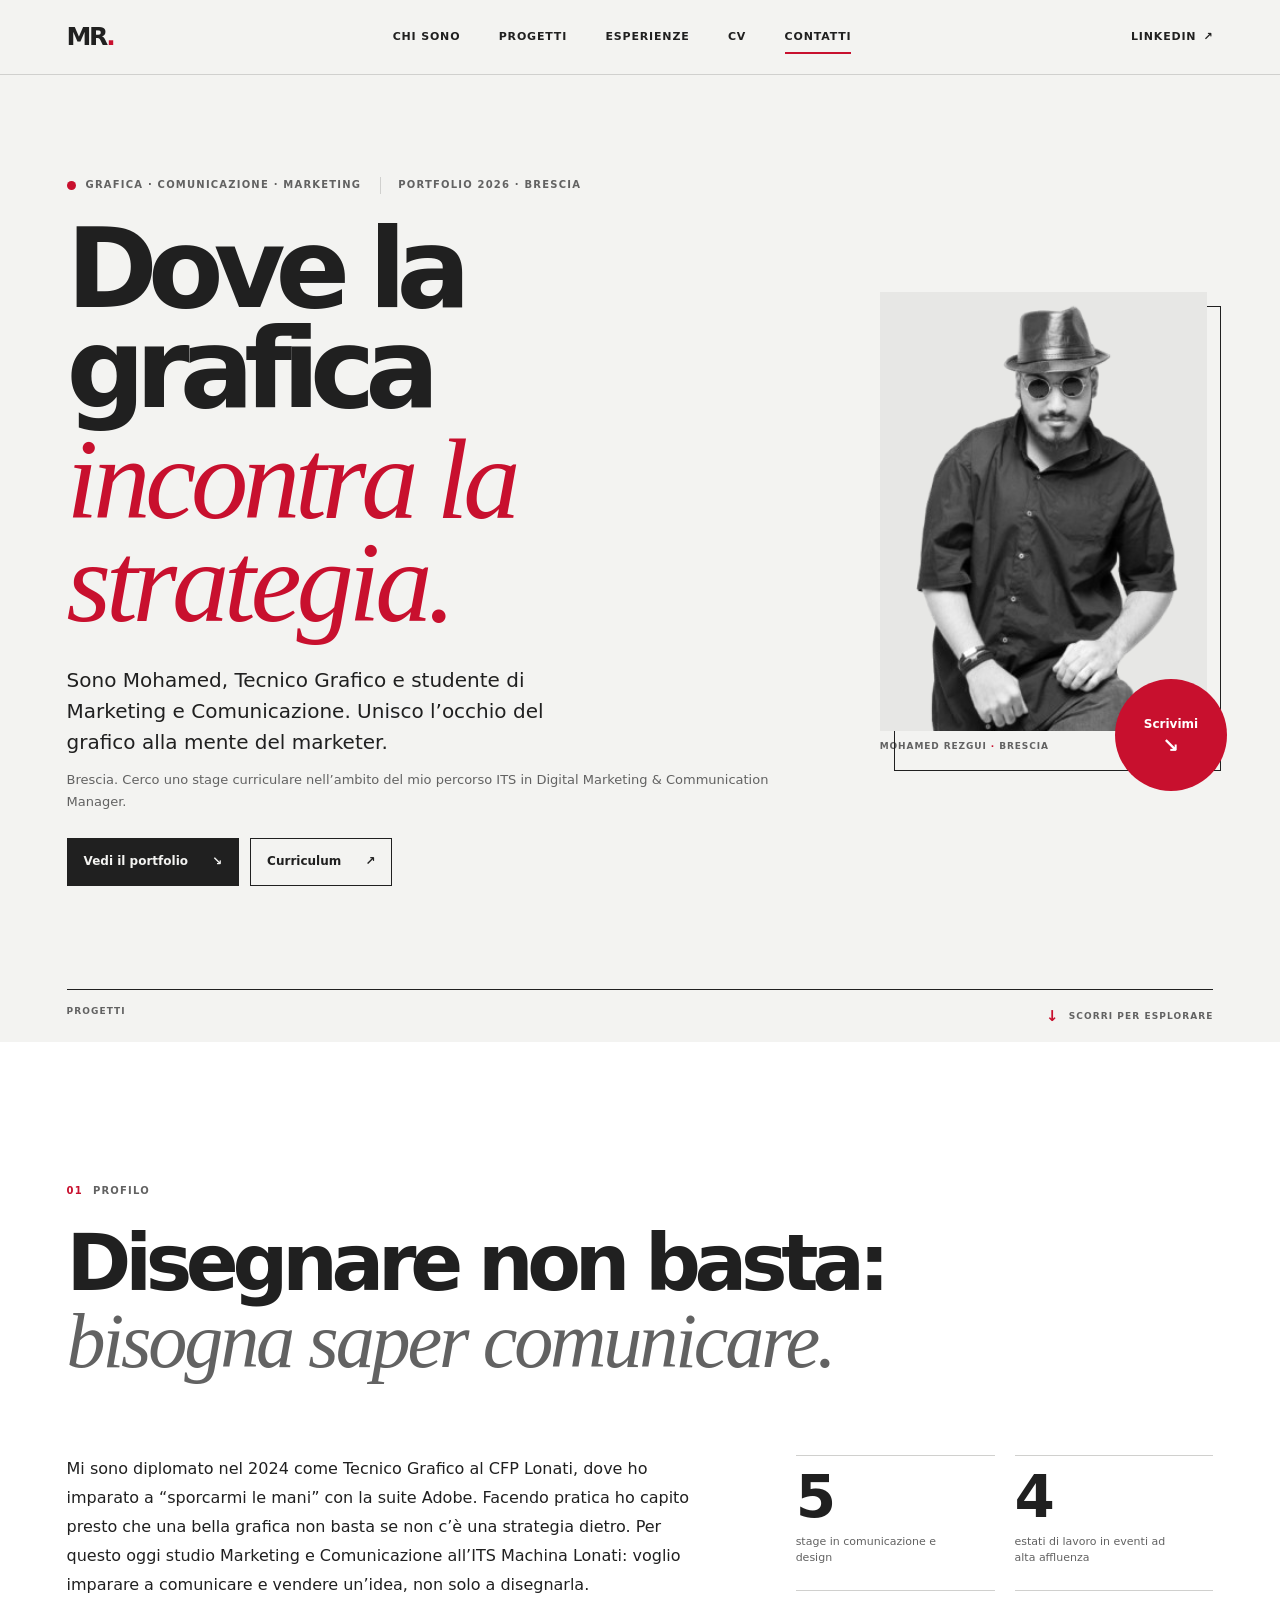
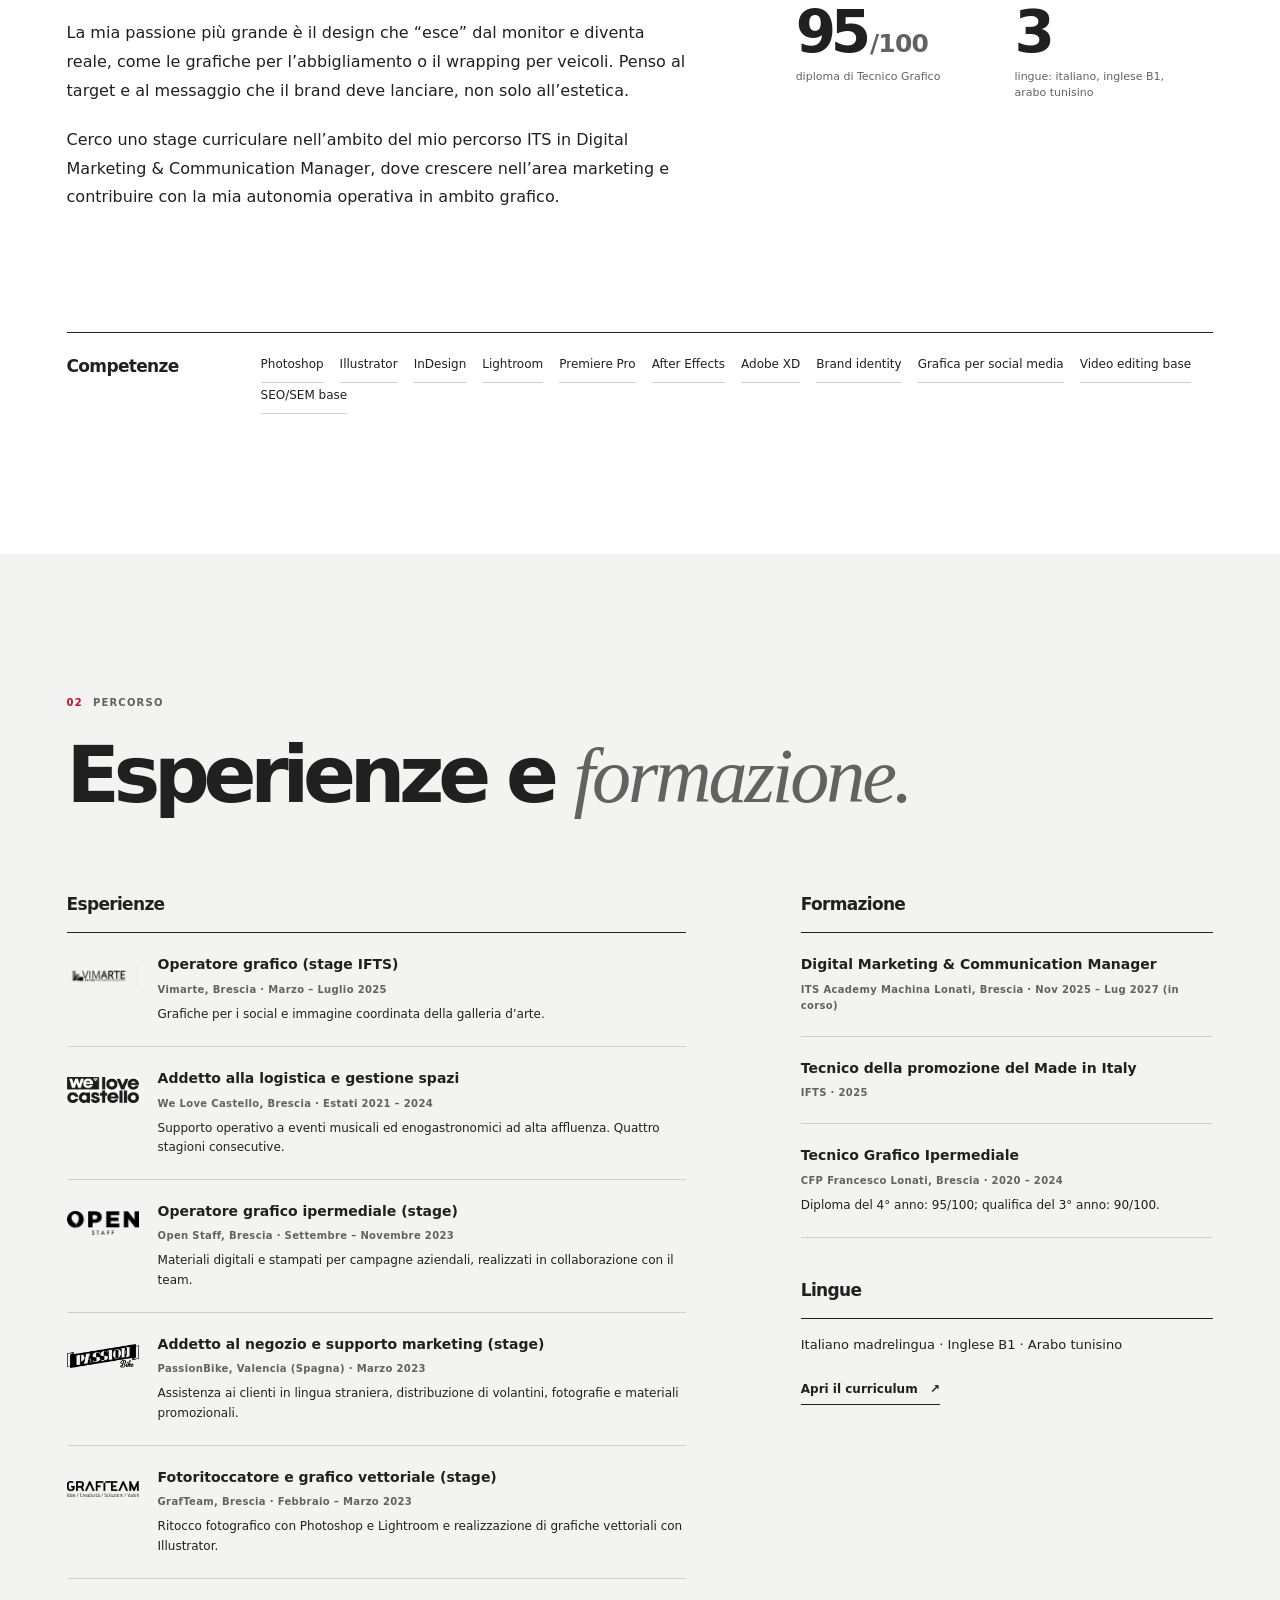
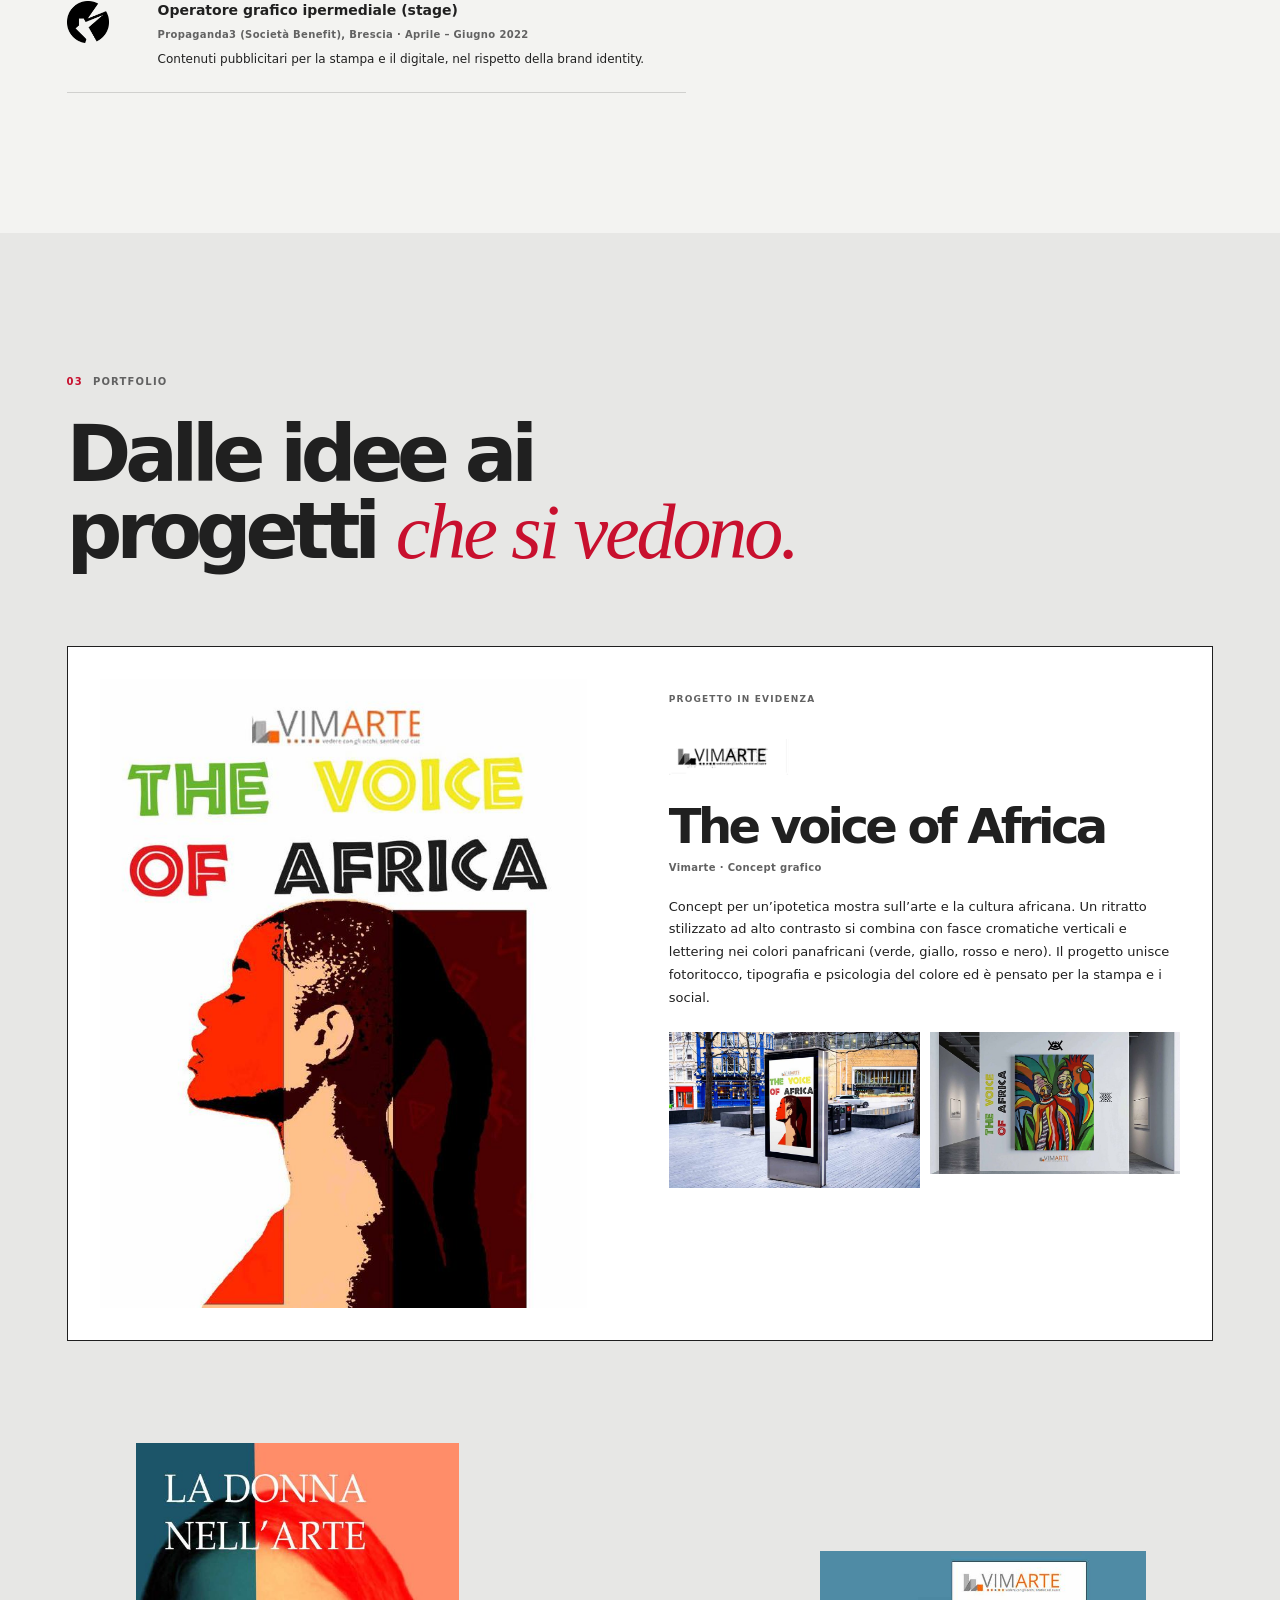
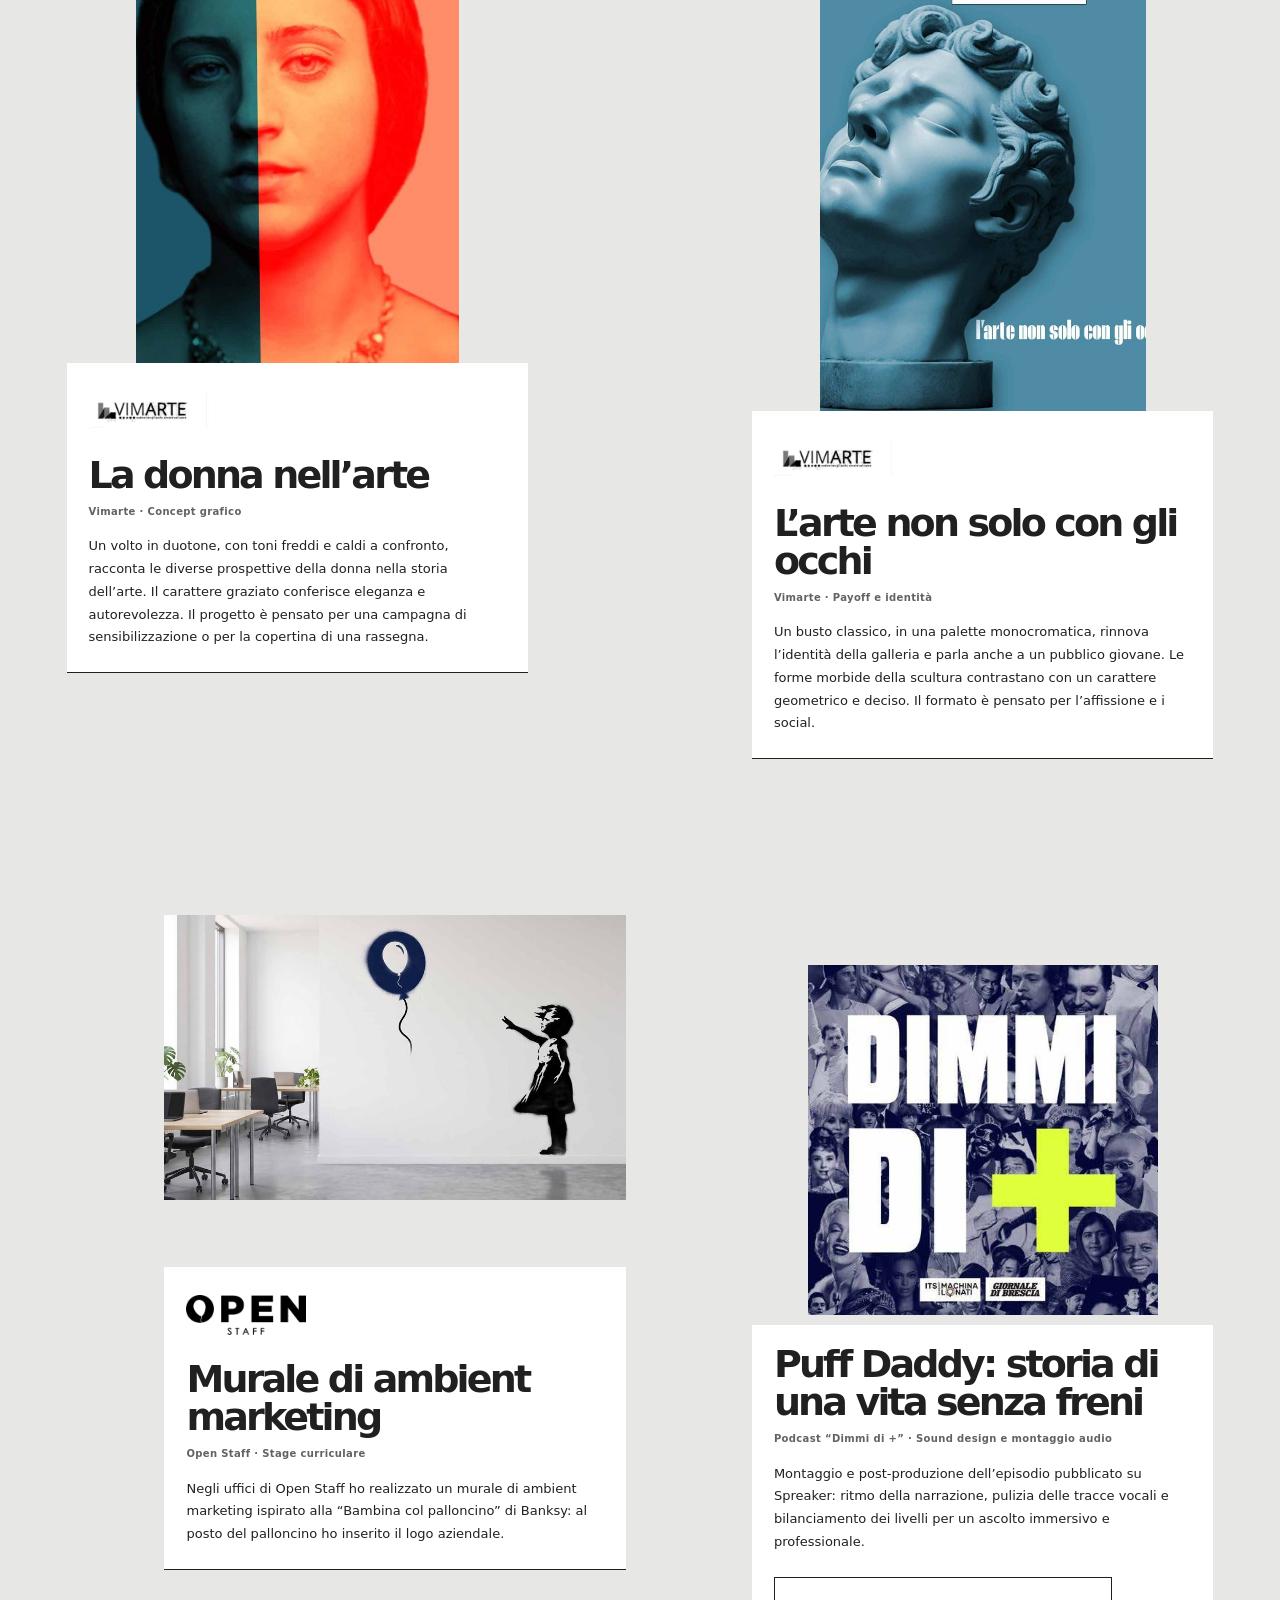
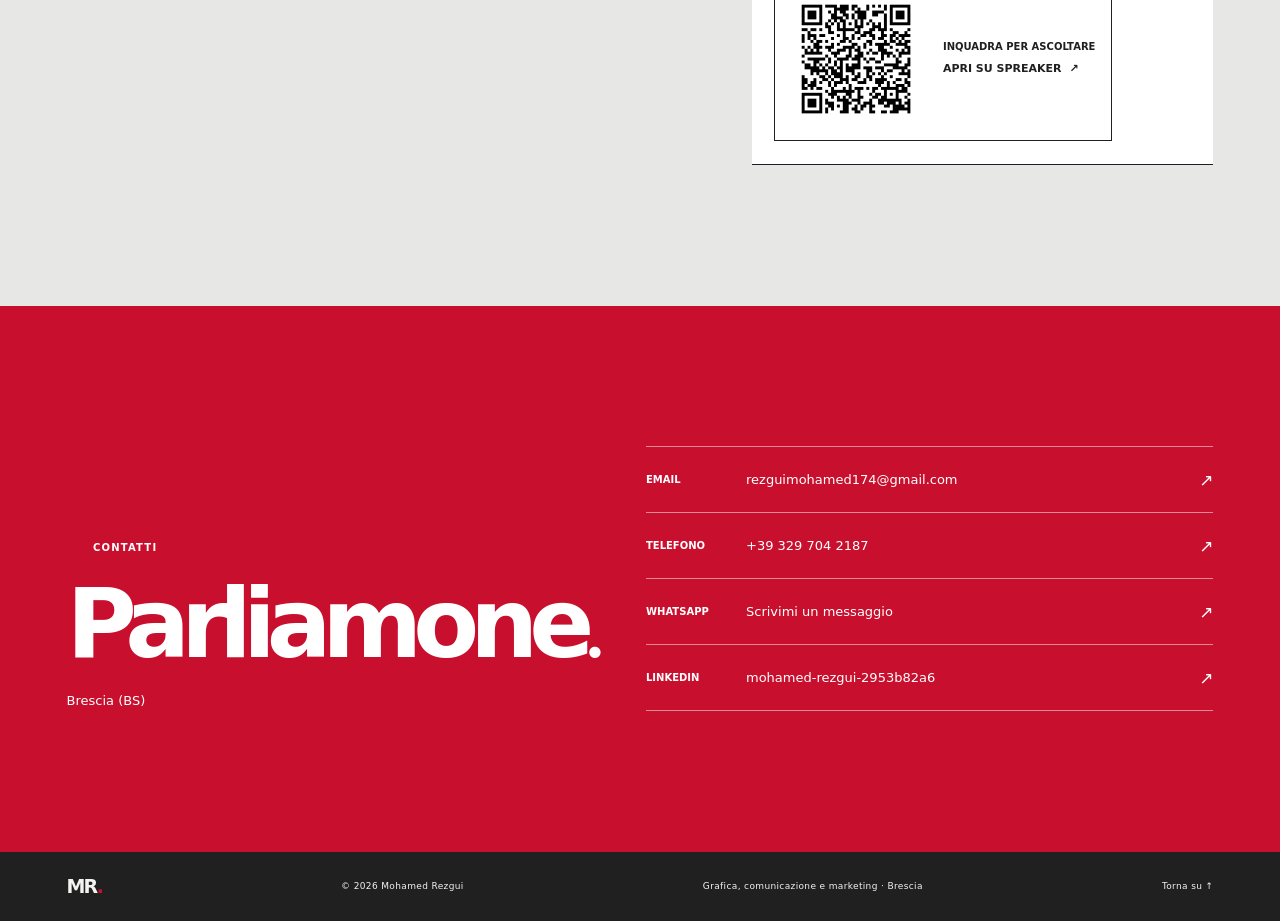
==== docs/index.html @ 4a3e74c5 "Portfolio iniziale Co-authored-by: Copilot <223556219+Copilot@users.noreply.github.com>" ====
<!doctype html>
<html lang="it">
<head>
  <meta charset="utf-8">
  <meta name="viewport" content="width=device-width, initial-scale=1">
  <meta name="color-scheme" content="light">
  <meta name="description" content="Portfolio di Mohamed Rezgui: grafica, comunicazione e marketing. Progetti, esperienze e contatti da Brescia.">
  <meta name="theme-color" content="#f3f3f1">
  <meta property="og:type" content="website">
  <meta property="og:title" content="Mohamed Rezgui — Grafica, comunicazione e marketing">
  <meta property="og:description" content="Portfolio di Mohamed Rezgui: grafica, comunicazione e marketing. Progetti, esperienze e contatti da Brescia.">
  <title>Mohamed Rezgui — Grafica, comunicazione e marketing</title>
  <link rel="icon" type="image/svg+xml" href="assets/favicon.svg">
  <link rel="stylesheet" href="styles.css">
  <script src="main.js" defer></script>
</head>
<body>
  <a class="skip-link" href="#contenuto">Vai al contenuto</a>

  <header class="site-header">
    <div class="container header-inner">
      <a class="wordmark" href="#home" aria-label="Mohamed Rezgui, torna all'inizio">MR<span>.</span></a>
      <nav class="site-nav" id="site-nav" aria-label="Navigazione principale">
        <a href="#chi-sono">Chi sono</a>
        <a href="#progetti">Progetti</a>
        <a href="#esperienze">Esperienze</a>
        <a href="cv.html">CV</a>
        <a href="#contatti">Contatti</a>
      </nav>
      <div class="header-actions">
        <a class="header-link" href="https://www.linkedin.com/in/mohamed-rezgui-2953b82a6" target="_blank" rel="noopener noreferrer">LinkedIn <span aria-hidden="true">↗</span></a>
        <button class="icon-button menu-toggle" type="button" aria-label="Apri il menu" aria-expanded="false" aria-controls="site-nav" data-menu-toggle>
          <span aria-hidden="true" data-menu-icon>+</span>
        </button>
      </div>
    </div>
  </header>

  <main id="contenuto">
    <section class="hero section-shell" id="home" aria-labelledby="hero-title">
      <div class="container hero-grid">
        <div class="hero-copy">
          <p class="eyebrow"><span class="eyebrow-mark" aria-hidden="true"></span> Grafica · Comunicazione · Marketing <span class="eyebrow-date">Portfolio 2026 · Brescia</span></p>
          <h1 id="hero-title">Dove la grafica <span>incontra la strategia.</span></h1>
          <p class="hero-intro">Sono Mohamed, Tecnico Grafico e studente di Marketing e Comunicazione. Unisco l’occhio del grafico alla mente del marketer.</p>
          <p class="hero-location">Brescia. Cerco uno stage curriculare nell’ambito del mio percorso ITS in Digital Marketing &amp; Communication Manager.</p>
          <div class="hero-actions">
            <a class="button button-dark" href="#progetti">Vedi il portfolio <span aria-hidden="true">↘</span></a>
            <a class="button button-outline" href="cv.html">Curriculum <span aria-hidden="true">↗</span></a>
          </div>
        </div>
        <div class="portrait-wrap">
          <div class="portrait-frame">
            <img src="assets/foto.png" alt="Ritratto di Mohamed Rezgui" width="290" height="389" fetchpriority="high">
          </div>
          <a class="portrait-stamp" href="#contatti" aria-label="Vai ai contatti">
            <span class="stamp-label">Scrivimi <span aria-hidden="true">↘</span></span>
          </a>
          <span class="portrait-index">Mohamed Rezgui <span>·</span> Brescia</span>
        </div>
      </div>
      <div class="container hero-bottom">
        <span>Progetti</span>
        <span class="scroll-cue"><span aria-hidden="true">↓</span> Scorri per esplorare</span>
      </div>
    </section>

    <section class="section-shell about-section" id="chi-sono" aria-labelledby="about-title">
      <div class="container">
        <div class="section-heading">
          <p class="eyebrow"><span class="section-number">01</span> Profilo</p>
          <h2 id="about-title">Disegnare non basta:<br><span>bisogna saper comunicare.</span></h2>
        </div>
        <div class="about-grid">
          <div class="about-copy">
            <p>Mi sono diplomato nel 2024 come Tecnico Grafico al CFP Lonati, dove ho imparato a “sporcarmi le mani” con la suite Adobe. Facendo pratica ho capito presto che una bella grafica non basta se non c’è una strategia dietro. Per questo oggi studio Marketing e Comunicazione all’ITS Machina Lonati: voglio imparare a comunicare e vendere un’idea, non solo a disegnarla.</p>
            <p>La mia passione più grande è il design che “esce” dal monitor e diventa reale, come le grafiche per l’abbigliamento o il wrapping per veicoli. Penso al target e al messaggio che il brand deve lanciare, non solo all’estetica.</p>
            <p>Cerco uno stage curriculare nell’ambito del mio percorso ITS in Digital Marketing &amp; Communication Manager, dove crescere nell’area marketing e contribuire con la mia autonomia operativa in ambito grafico.</p>
          </div>
          <div class="stats-grid" aria-label="Dati in sintesi">
            <div class="stat"><span class="stat-number">5</span><p>stage in comunicazione e design</p></div>
            <div class="stat"><span class="stat-number">4</span><p>estati di lavoro in eventi ad alta affluenza</p></div>
            <div class="stat"><span class="stat-number">95<span class="stat-suffix">/100</span></span><p>diploma di Tecnico Grafico</p></div>
            <div class="stat"><span class="stat-number">3</span><p>lingue: italiano, inglese B1, arabo tunisino</p></div>
          </div>
        </div>
        <div class="skills-row">
          <h3>Competenze</h3>
          <ul class="skill-list">
            <li>Photoshop</li><li>Illustrator</li><li>InDesign</li><li>Lightroom</li><li>Premiere Pro</li><li>After Effects</li><li>Adobe XD</li><li>Brand identity</li><li>Grafica per social media</li><li>Video editing base</li><li>SEO/SEM base</li>
          </ul>
        </div>
      </div>
    </section>

    <section class="section-shell experience-section" id="esperienze" aria-labelledby="experience-title">
      <div class="container">
        <div class="section-heading">
          <p class="eyebrow"><span class="section-number">02</span> Percorso</p>
          <h2 id="experience-title">Esperienze e <span>formazione.</span></h2>
        </div>
        <div class="resume-grid">
          <div>
            <h3 class="subheading">Esperienze</h3>
            <ol class="timeline">
              <li>
                <img class="company-logo" src="assets/logo_vim.png" alt="Logo Vimarte" width="90" height="48" loading="lazy">
                <div><h4>Operatore grafico (stage IFTS)</h4><p class="timeline-meta">Vimarte, Brescia · Marzo – Luglio 2025</p><p>Grafiche per i social e immagine coordinata della galleria d’arte.</p></div>
              </li>
              <li>
                <img class="company-logo" src="assets/logo_we-love-castello.png" alt="Logo We Love Castello" width="800" height="296" loading="lazy">
                <div><h4>Addetto alla logistica e gestione spazi</h4><p class="timeline-meta">We Love Castello, Brescia · Estati 2021 – 2024</p><p>Supporto operativo a eventi musicali ed enogastronomici ad alta affluenza. Quattro stagioni consecutive.</p></div>
              </li>
              <li>
                <img class="company-logo" src="assets/logo_open.png" alt="Logo Open Staff" width="90" height="40" loading="lazy">
                <div><h4>Operatore grafico ipermediale (stage)</h4><p class="timeline-meta">Open Staff, Brescia · Settembre – Novembre 2023</p><p>Materiali digitali e stampati per campagne aziendali, realizzati in collaborazione con il team.</p></div>
              </li>
              <li>
                <img class="company-logo" src="assets/logo_passion.png" alt="Logo PassionBike" width="90" height="44" loading="lazy">
                <div><h4>Addetto al negozio e supporto marketing (stage)</h4><p class="timeline-meta">PassionBike, Valencia (Spagna) · Marzo 2023</p><p>Assistenza ai clienti in lingua straniera, distribuzione di volantini, fotografie e materiali promozionali.</p></div>
              </li>
              <li>
                <img class="company-logo" src="assets/logo_graf.png" alt="Logo GrafTeam" width="90" height="40" loading="lazy">
                <div><h4>Fotoritoccatore e grafico vettoriale (stage)</h4><p class="timeline-meta">GrafTeam, Brescia · Febbraio – Marzo 2023</p><p>Ritocco fotografico con Photoshop e Lightroom e realizzazione di grafiche vettoriali con Illustrator.</p></div>
              </li>
              <li>
                <img class="company-logo" src="assets/logo_prop.png" alt="Logo Propaganda3" width="90" height="48" loading="lazy">
                <div><h4>Operatore grafico ipermediale (stage)</h4><p class="timeline-meta">Propaganda3 (Società Benefit), Brescia · Aprile – Giugno 2022</p><p>Contenuti pubblicitari per la stampa e il digitale, nel rispetto della brand identity.</p></div>
              </li>
            </ol>
          </div>
          <div class="education-column">
            <h3 class="subheading">Formazione</h3>
            <ol class="timeline">
              <li><div><h4>Digital Marketing &amp; Communication Manager</h4><p class="timeline-meta">ITS Academy Machina Lonati, Brescia · Nov 2025 – Lug 2027 (in corso)</p></div></li>
              <li><div><h4>Tecnico della promozione del Made in Italy</h4><p class="timeline-meta">IFTS · 2025</p></div></li>
              <li><div><h4>Tecnico Grafico Ipermediale</h4><p class="timeline-meta">CFP Francesco Lonati, Brescia · 2020 – 2024</p><p>Diploma del 4° anno: 95/100; qualifica del 3° anno: 90/100.</p></div></li>
            </ol>
            <div class="languages">
              <h3 class="subheading">Lingue</h3>
              <p>Italiano madrelingua · Inglese B1 · Arabo tunisino</p>
            </div>
            <a class="text-link" href="cv.html">Apri il curriculum <span aria-hidden="true">↗</span></a>
          </div>
        </div>
      </div>
    </section>

    <section class="section-shell projects-section" id="progetti" aria-labelledby="projects-title">
      <div class="container">
        <div class="section-heading projects-heading">
          <div>
            <p class="eyebrow"><span class="section-number">03</span> Portfolio</p>
            <h2 id="projects-title">Dalle idee ai progetti <span>che si vedono.</span></h2>
          </div>
        </div>

        <article class="project project-featured">
          <div class="project-image featured-image"><img src="assets/africa.jpeg" alt="Poster The voice of Africa" width="900" height="1161" loading="lazy"></div>
          <div class="project-copy">
            <p class="project-kicker">Progetto in evidenza</p>
            <img class="company-logo project-logo" src="assets/logo_vim.png" alt="Logo Vimarte" width="90" height="48" loading="lazy">
            <h3>The voice of Africa</h3>
            <p class="project-meta">Vimarte · Concept grafico</p>
            <p>Concept per un’ipotetica mostra sull’arte e la cultura africana. Un ritratto stilizzato ad alto contrasto si combina con fasce cromatiche verticali e lettering nei colori panafricani (verde, giallo, rosso e nero). Il progetto unisce fotoritocco, tipografia e psicologia del colore ed è pensato per la stampa e i social.</p>
            <div class="project-gallery">
              <img src="assets/totem.jpeg" alt="Poster The voice of Africa su totem urbano" width="900" height="558" loading="lazy">
              <img src="assets/galleria.jpeg" alt="Mockup del poster The voice of Africa in galleria" width="900" height="507" loading="lazy">
            </div>
          </div>
        </article>

        <div class="project-grid">
          <article class="project">
            <div class="project-image"><img src="assets/donna.jpeg" alt="Poster La donna nell’arte" width="838" height="1350" loading="lazy"></div>
            <img class="company-logo project-logo" src="assets/logo_vim.png" alt="Logo Vimarte" width="90" height="48" loading="lazy">
            <h3>La donna nell’arte</h3>
            <p class="project-meta">Vimarte · Concept grafico</p>
            <p>Un volto in duotone, con toni freddi e caldi a confronto, racconta le diverse prospettive della donna nella storia dell’arte. Il carattere graziato conferisce eleganza e autorevolezza. Il progetto è pensato per una campagna di sensibilizzazione o per la copertina di una rassegna.</p>
          </article>
          <article class="project">
            <div class="project-image"><img src="assets/arte.jpeg" alt="Poster L’arte non solo con gli occhi" width="900" height="1270" loading="lazy"></div>
            <img class="company-logo project-logo" src="assets/logo_vim.png" alt="Logo Vimarte" width="90" height="48" loading="lazy">
            <h3>L’arte non solo con gli occhi</h3>
            <p class="project-meta">Vimarte · Payoff e identità</p>
            <p>Un busto classico, in una palette monocromatica, rinnova l’identità della galleria e parla anche a un pubblico giovane. Le forme morbide della scultura contrastano con un carattere geometrico e deciso. Il formato è pensato per l’affissione e i social.</p>
          </article>
          <article class="project">
            <div class="project-image"><img src="assets/murale.jpeg" alt="Murale ispirato a Banksy negli uffici Open Staff" width="900" height="555" loading="lazy"></div>
            <img class="company-logo project-logo" src="assets/logo_open.png" alt="Logo Open Staff" width="90" height="40" loading="lazy">
            <h3>Murale di ambient marketing</h3>
            <p class="project-meta">Open Staff · Stage curriculare</p>
            <p>Negli uffici di Open Staff ho realizzato un murale di ambient marketing ispirato alla “Bambina col palloncino” di Banksy: al posto del palloncino ho inserito il logo aziendale.</p>
          </article>
          <article class="project podcast-project">
            <div class="project-image project-image-square"><img src="assets/podcast.jpeg" alt="Copertina del podcast Dimmi di +" width="480" height="480" loading="lazy"></div>
            <h3>Puff Daddy: storia di una vita senza freni</h3>
            <p class="project-meta">Podcast “Dimmi di +” · Sound design e montaggio audio</p>
            <p>Montaggio e post-produzione dell’episodio pubblicato su Spreaker: ritmo della narrazione, pulizia delle tracce vocali e bilanciamento dei livelli per un ascolto immersivo e professionale.</p>
            <a class="podcast-listen" href="https://www.spreaker.com/episode/puff-daddy-storia-di-un-vita-senza-freni--72649518" target="_blank" rel="noopener noreferrer">
              <img src="assets/podcast-qr.png" alt="Codice QR per aprire l’episodio su Spreaker" width="216" height="216" loading="lazy">
              <span>Inquadra per ascoltare <strong>Apri su Spreaker <span aria-hidden="true">↗</span></strong></span>
            </a>
          </article>
        </div>
      </div>
    </section>

    <section class="section-shell contact-section" id="contatti" aria-labelledby="contact-title">
      <div class="container contact-grid">
        <div>
          <p class="eyebrow"><span class="section-number">04</span> Contatti</p>
          <h2 id="contact-title">Parliamone<span>.</span></h2>
          <p class="contact-intro">Brescia (BS)</p>
        </div>
        <div class="contact-list" aria-label="Recapiti">
          <a href="mailto:rezguimohamed174@gmail.com"><span>Email</span><strong>rezguimohamed174@gmail.com</strong><span class="contact-arrow" aria-hidden="true">↗</span></a>
          <a href="tel:+393297042187"><span>Telefono</span><strong>+39 329 704 2187</strong><span class="contact-arrow" aria-hidden="true">↗</span></a>
          <a href="https://wa.me/393297042187" target="_blank" rel="noopener noreferrer"><span>WhatsApp</span><strong>Scrivimi un messaggio</strong><span class="contact-arrow" aria-hidden="true">↗</span></a>
          <a href="https://www.linkedin.com/in/mohamed-rezgui-2953b82a6" target="_blank" rel="noopener noreferrer"><span>LinkedIn</span><strong>mohamed-rezgui-2953b82a6</strong><span class="contact-arrow" aria-hidden="true">↗</span></a>
        </div>
      </div>
    </section>
  </main>

  <footer class="site-footer">
    <div class="container footer-inner">
      <a class="wordmark" href="#home" aria-label="Torna all'inizio">MR<span>.</span></a>
      <p>© 2026 Mohamed Rezgui</p>
      <p>Grafica, comunicazione e marketing · Brescia</p>
      <a class="back-to-top" href="#home">Torna su ↑</a>
    </div>
  </footer>
</body>
</html>
---- docs/styles.css ----
:root {
  color-scheme: light;
  --paper: #f3f3f1;
  --surface: #ffffff;
  --ink: #202020;
  --muted: #626262;
  --line: #d0d0ce;
  --accent: #c8102e;
  --accent-bg: #c8102e;
  --accent-soft: #e7e7e5;
  --paper-highlight: #ffffff;
  --serif: Georgia, "Times New Roman", serif;
  --sans: system-ui, -apple-system, BlinkMacSystemFont, "Segoe UI", sans-serif;
  --page-width: 1320px;
  --page-gutter: clamp(22px, 5.2vw, 82px);
  font-family: var(--sans);
  font-synthesis: none;
  text-rendering: optimizeLegibility;
  -webkit-font-smoothing: antialiased;
  -moz-osx-font-smoothing: grayscale;
  scroll-behavior: smooth;
  scroll-padding-top: 88px;
}

* {
  box-sizing: border-box;
}

body {
  margin: 0;
  background: var(--paper);
  color: var(--ink);
  font-size: 16px;
  line-height: 1.65;
}

img {
  display: block;
  max-width: 100%;
}

a {
  color: inherit;
}

button,
a {
  -webkit-tap-highlight-color: transparent;
}

button {
  color: inherit;
  font: inherit;
}

::selection {
  background: var(--accent-bg);
  color: #ffffff;
}

.container {
  width: min(100% - var(--page-gutter) * 2, var(--page-width));
  margin-inline: auto;
}

.skip-link {
  position: fixed;
  z-index: 20;
  top: 10px;
  left: 10px;
  padding: 10px 16px;
  transform: translateY(-160%);
  background: var(--ink);
  color: var(--paper);
}

.skip-link:focus {
  transform: translateY(0);
}

.site-header {
  position: sticky;
  z-index: 10;
  top: 0;
  border-bottom: 1px solid var(--line);
  background: var(--paper);
}

.header-inner {
  display: flex;
  min-height: 74px;
  align-items: center;
  justify-content: space-between;
  gap: 30px;
}

.wordmark {
  flex: 0 0 auto;
  font-family: var(--sans);
  font-size: 25px;
  font-weight: 700;
  letter-spacing: -0.1em;
  text-decoration: none;
}

.wordmark span {
  color: var(--accent);
}

.site-nav,
.header-actions {
  display: flex;
  align-items: center;
}

.site-nav {
  gap: clamp(20px, 3vw, 44px);
}

.site-nav a,
.header-link {
  font-size: 11px;
  font-weight: 700;
  letter-spacing: 0.075em;
  text-decoration: none;
  text-transform: uppercase;
}

.site-nav a {
  position: relative;
  padding-block: 9px;
}

.site-nav a::after {
  position: absolute;
  right: 0;
  bottom: 1px;
  left: 0;
  height: 2px;
  transform: scaleX(0);
  transform-origin: left;
  background: var(--accent);
  content: "";
  transition: transform 180ms ease;
}

.site-nav a:hover::after,
.site-nav a:focus-visible::after,
.site-nav a[aria-current="location"]::after {
  transform: scaleX(1);
}

.header-actions {
  gap: 17px;
}

.header-link {
  display: inline-flex;
  align-items: center;
  gap: 7px;
}

.icon-button {
  display: grid;
  width: 40px;
  height: 40px;
  place-items: center;
  border: 1px solid var(--ink);
  border-radius: 50%;
  background: transparent;
  cursor: pointer;
  transition: background-color 160ms ease, color 160ms ease;
}

.icon-button:hover {
  background: var(--ink);
  color: var(--paper);
}

.menu-toggle {
  display: none;
  font-size: 21px;
}

.hero {
  position: relative;
  padding-top: clamp(62px, 8vw, 116px);
  background: var(--paper);
}

.hero-grid {
  display: grid;
  min-height: 520px;
  grid-template-columns: minmax(0, 1.45fr) minmax(280px, 0.65fr);
  align-items: center;
  gap: clamp(38px, 7vw, 102px);
}

.hero-copy {
  position: relative;
  z-index: 1;
}

.eyebrow {
  display: flex;
  flex-wrap: wrap;
  align-items: center;
  gap: 10px;
  margin: 0 0 25px;
  color: var(--muted);
  font-size: 10px;
  font-weight: 700;
  letter-spacing: 0.12em;
  text-transform: uppercase;
}

.eyebrow-mark {
  width: 9px;
  height: 9px;
  flex: 0 0 auto;
  border-radius: 50%;
  background: var(--accent);
}

.eyebrow-date {
  margin-left: 9px;
  padding-left: 17px;
  border-left: 1px solid var(--line);
}

.hero h1 {
  max-width: 900px;
  margin: 0;
  font-size: clamp(54px, 8.6vw, 120px);
  font-weight: 700;
  letter-spacing: -0.09em;
  line-height: 0.91;
}

.hero h1 span {
  display: block;
  margin-top: 0.08em;
  color: var(--accent);
  font-family: var(--serif);
  font-size: 1.04em;
  font-weight: 400;
  font-style: italic;
  letter-spacing: -0.045em;
  line-height: 0.9;
}

.hero-intro {
  max-width: 540px;
  margin: 31px 0 0;
  font-size: clamp(17px, 1.7vw, 20px);
  line-height: 1.55;
}

.hero-location {
  margin: 11px 0 0;
  color: var(--muted);
  font-size: 13px;
}

.hero-actions {
  display: flex;
  flex-wrap: wrap;
  gap: 11px;
  margin-top: 26px;
}

.button {
  display: inline-flex;
  min-height: 48px;
  align-items: center;
  justify-content: center;
  gap: 24px;
  padding: 11px 16px;
  border: 1px solid var(--ink);
  font-size: 12px;
  font-weight: 700;
  text-decoration: none;
  transition: background-color 150ms ease, color 150ms ease;
}

.button-dark {
  background: var(--ink);
  color: var(--paper);
}

.button-dark:hover {
  border-color: var(--accent);
  background: var(--accent);
  color: var(--paper);
}

.button-outline {
  background: transparent;
}

.button-outline:hover {
  background: var(--accent-soft);
  color: var(--ink);
}

.hero-note {
  display: flex;
  flex-wrap: wrap;
  gap: 16px;
  margin: 31px 0 0;
  color: var(--muted);
  font-size: 9px;
  font-weight: 700;
  letter-spacing: 0.12em;
  text-transform: uppercase;
}

.hero-note span + span::before {
  margin-right: 16px;
  color: var(--accent);
  content: "/";
}

.portrait-wrap {
  position: relative;
  width: min(100%, 350px);
  justify-self: center;
  margin-right: 13px;
  margin-bottom: 15px;
}

.portrait-wrap::before {
  position: absolute;
  z-index: 0;
  inset: 14px -14px -14px 14px;
  border: 1px solid var(--ink);
  content: "";
}

.portrait-frame {
  position: relative;
  z-index: 1;
  aspect-ratio: 290 / 389;
  background: var(--accent-soft);
}

.portrait-frame img {
  width: 100%;
  height: auto;
  object-fit: contain;
}

.portrait-stamp {
  position: absolute;
  z-index: 2;
  right: -20px;
  bottom: -34px;
  display: grid;
  width: 112px;
  height: 112px;
  place-items: center;
  border-radius: 50%;
  background: var(--accent-bg);
  color: #ffffff;
  text-decoration: none;
  transition: transform 180ms ease;
}

.portrait-stamp:hover {
  transform: rotate(-8deg);
}

.stamp-label {
  display: grid;
  gap: 0;
  font-size: 12px;
  font-weight: 700;
  text-align: center;
}

.stamp-label span {
  font-size: 20px;
  line-height: 1;
}

.portrait-index {
  margin-top: 12px;
  color: var(--muted);
  font-size: 9px;
  font-weight: 700;
  letter-spacing: 0.1em;
  text-align: right;
  text-transform: uppercase;
}

.portrait-index span {
  color: var(--accent);
}

.hero-bottom {
  display: flex;
  justify-content: space-between;
  margin-top: clamp(64px, 8vw, 105px);
  padding-block: 14px;
  border-top: 1px solid var(--ink);
  color: var(--muted);
  font-size: 9px;
  font-weight: 700;
  letter-spacing: 0.12em;
  text-transform: uppercase;
}

.scroll-cue {
  display: flex;
  align-items: center;
  gap: 9px;
}

.scroll-cue span {
  color: var(--accent);
  font-size: 15px;
}

.about-section,
.experience-section,
.projects-section,
.contact-section {
  padding-block: clamp(84px, 11vw, 150px);
}

.about-section {
  background: var(--surface);
}

.section-heading {
  max-width: 940px;
  margin-bottom: clamp(38px, 6vw, 76px);
}

.section-number {
  color: var(--accent);
}

.section-heading h2 {
  max-width: 960px;
  margin: 0;
  font-size: clamp(40px, 6.1vw, 82px);
  font-weight: 700;
  letter-spacing: -0.08em;
  line-height: 0.99;
}

.section-heading h2 span {
  color: var(--muted);
  font-family: var(--serif);
  font-weight: 400;
  font-style: italic;
  letter-spacing: -0.04em;
}

.about-grid {
  display: grid;
  grid-template-columns: minmax(0, 1.2fr) minmax(300px, 0.8fr);
  gap: clamp(44px, 8vw, 118px);
}

.about-copy {
  max-width: 670px;
  font-size: 16px;
  line-height: 1.8;
}

.about-copy p {
  margin: 0 0 20px;
}

.stats-grid {
  display: grid;
  grid-template-columns: repeat(2, minmax(0, 1fr));
  align-content: start;
  gap: 24px 20px;
}

.stat {
  min-height: 110px;
  padding-top: 12px;
  border-top: 1px solid var(--line);
}

.stat-number {
  display: block;
  font-size: clamp(38px, 5vw, 58px);
  font-weight: 700;
  letter-spacing: -0.09em;
  line-height: 1;
}

.stat-suffix {
  margin-left: 4px;
  color: var(--muted);
  font-size: 0.43em;
  letter-spacing: -0.03em;
}

.stat p {
  max-width: 170px;
  margin: 8px 0 0;
  color: var(--muted);
  font-size: 11px;
  line-height: 1.45;
}

.skills-row {
  display: grid;
  grid-template-columns: 170px minmax(0, 1fr);
  gap: 24px;
  margin-top: clamp(54px, 8vw, 100px);
  padding-top: 19px;
  border-top: 1px solid var(--ink);
}

.skills-row h3,
.subheading {
  margin: 0;
  font-size: 17px;
  font-weight: 700;
  letter-spacing: -0.04em;
}

.skill-list {
  display: flex;
  flex-wrap: wrap;
  gap: 0 16px;
  margin: 0;
  padding: 0;
  list-style: none;
}

.skill-list li {
  padding-block: 3px 7px;
  border-bottom: 1px solid var(--line);
  font-size: 12px;
}

.resume-grid {
  display: grid;
  grid-template-columns: minmax(0, 1.2fr) minmax(290px, 0.8fr);
  gap: clamp(52px, 9vw, 128px);
}

.subheading {
  padding-bottom: 14px;
  border-bottom: 1px solid var(--ink);
}

.timeline {
  display: grid;
  margin: 0;
  padding: 0;
  list-style: none;
}

.timeline li {
  display: grid;
  grid-template-columns: 72px minmax(0, 1fr);
  align-items: start;
  gap: 19px;
  padding: 22px 0;
  border-bottom: 1px solid var(--line);
}

.company-logo {
  width: 72px;
  height: 42px;
  object-fit: contain;
  object-position: left center;
}

.timeline h4 {
  margin: 0;
  font-size: 14px;
  font-weight: 700;
  line-height: 1.4;
}

.timeline p {
  margin: 7px 0 0;
  font-size: 12px;
  line-height: 1.6;
}

.timeline .timeline-meta,
.project-meta {
  color: var(--muted);
  font-size: 10px;
  font-weight: 600;
  letter-spacing: 0.035em;
}

.education-column .timeline li {
  grid-template-columns: minmax(0, 1fr);
}

.education-column .timeline li::before {
  display: none;
}

.languages {
  margin-top: 38px;
}

.languages p {
  margin: 15px 0 0;
  font-size: 13px;
}

.text-link {
  display: inline-flex;
  align-items: center;
  gap: 12px;
  margin-top: 24px;
  padding-bottom: 5px;
  border-bottom: 1px solid var(--ink);
  font-size: 12px;
  font-weight: 700;
  text-decoration: none;
}

.projects-section {
  background: var(--accent-soft);
}

.projects-section .section-heading {
  display: flex;
  justify-content: space-between;
}

.projects-section .section-heading h2 {
  max-width: 780px;
}

.projects-section .section-heading h2 span {
  color: var(--accent);
}

.project {
  min-width: 0;
}

.project-featured {
  display: grid;
  grid-template-columns: minmax(0, 1fr) minmax(0, 1.05fr);
  align-items: start;
  gap: clamp(32px, 6.4vw, 90px);
  padding: clamp(18px, 2.5vw, 34px);
  border: 1px solid var(--ink);
  background: var(--surface);
}

.project-image {
  position: relative;
  background: var(--accent-soft);
}

.project-image img {
  width: 100%;
  height: 100%;
  object-fit: contain;
  transition: transform 300ms cubic-bezier(0.2, 0.65, 0.3, 1);
}

.project:hover .project-image img {
  transform: none;
}

.featured-image {
  min-height: 500px;
  background: var(--accent-bg);
}

.featured-image img {
  object-position: center;
}

.project-copy {
  padding-top: 13px;
}

.project-kicker {
  display: flex;
  align-items: center;
  gap: 13px;
  margin: 0 0 22px;
  color: var(--muted);
  font-size: 9px;
  font-weight: 700;
  letter-spacing: 0.13em;
  text-transform: uppercase;
}

.project .company-logo.project-logo {
  width: 120px;
  height: 56px;
  margin: 0 0 17px;
  object-position: left center;
}

.project h3 {
  max-width: 650px;
  margin: 0;
  font-size: clamp(29px, 4vw, 48px);
  font-weight: 700;
  letter-spacing: -0.075em;
  line-height: 1;
}

.project-copy > p:not(.project-kicker):not(.project-meta),
.project-grid article > p:not(.project-kicker):not(.project-meta) {
  font-size: 13px;
  line-height: 1.75;
}

.project-copy > p:not(.project-kicker):not(.project-meta) {
  max-width: 600px;
  margin: 19px 0 23px;
}

.project-gallery {
  display: grid;
  grid-template-columns: repeat(2, minmax(0, 1fr));
  gap: 10px;
}

.project-gallery img {
  width: 100%;
  height: auto;
  align-self: start;
  object-fit: contain;
}

.project-grid {
  display: grid;
  grid-template-columns: repeat(12, minmax(0, 1fr));
  align-items: start;
  gap: clamp(52px, 7vw, 88px) 28px;
  padding-top: clamp(58px, 8vw, 112px);
}

.project-grid .project:nth-child(1) {
  grid-column: 1 / span 5;
}

.project-grid .project:nth-child(2) {
  grid-column: 8 / span 5;
  margin-top: 108px;
}

.project-grid .project:nth-child(3) {
  grid-column: 2 / span 5;
}

.project-grid .project:nth-child(4) {
  grid-column: 8 / span 5;
  margin-top: 108px;
}

.project-grid .project {
  padding-bottom: 23px;
  border-bottom: 1px solid var(--ink);
  background: var(--surface);
}

.project-grid .project > :not(.project-image) {
  margin-right: 22px;
  margin-left: 22px;
}

.project-grid .project-image {
  height: clamp(290px, 42vw, 520px);
  margin-bottom: 20px;
}

.project-grid .project:nth-child(2) .project-image {
  height: clamp(290px, 38vw, 460px);
}

.project-grid .project:nth-child(3) .project-image {
  height: clamp(260px, 35vw, 420px);
}

.project-grid .project:nth-child(4) .project-image {
  height: clamp(245px, 31vw, 370px);
}

.project-grid .project-image-square {
  display: grid;
  place-items: center;
  background: var(--accent-soft);
}

.project-grid .project-image-square img {
  width: min(100%, 350px);
  height: auto;
}

.project-grid .project h3 {
  font-size: clamp(25px, 3vw, 38px);
}

.project-grid article > p:not(.project-kicker):not(.project-meta) {
  margin: 15px 22px 0;
}

.contact-section {
  background: var(--accent-bg);
  color: #ffffff;
}

.contact-grid {
  display: grid;
  grid-template-columns: minmax(0, 0.9fr) minmax(340px, 1.1fr);
  align-items: end;
  gap: clamp(42px, 9vw, 130px);
}

.contact-grid .eyebrow,
.contact-list a > span:first-child {
  color: #ffffff;
}

.contact-grid h2 {
  margin: 0;
  font-size: clamp(64px, 7.5vw, 112px);
  font-weight: 700;
  letter-spacing: -0.095em;
  line-height: 0.9;
}

.contact-grid h2 span {
  color: var(--paper-highlight);
  font-family: var(--serif);
  font-weight: 400;
  font-style: italic;
}

.contact-intro {
  margin: 21px 0 0;
  font-size: 13px;
}

.contact-list {
  border-top: 1px solid rgb(255 255 255 / 50%);
}

.contact-list a {
  display: grid;
  grid-template-columns: 86px minmax(0, 1fr) 22px;
  align-items: center;
  gap: 14px;
  min-height: 66px;
  border-bottom: 1px solid rgb(255 255 255 / 50%);
  text-decoration: none;
}

.contact-list a > span:first-child {
  font-size: 10px;
  font-weight: 700;
  text-transform: uppercase;
}

.contact-list strong {
  overflow-wrap: anywhere;
  font-size: 13px;
  font-weight: 500;
}

.contact-arrow {
  justify-self: end;
  font-size: 17px;
  transition: transform 150ms ease;
}

.contact-list a:hover .contact-arrow {
  transform: translate(3px, -3px);
}

.site-footer {
  padding-block: 19px;
  background: var(--ink);
  color: var(--paper);
}

.footer-inner {
  display: flex;
  flex-wrap: wrap;
  align-items: center;
  justify-content: space-between;
  gap: 12px 22px;
}

.footer-inner p,
.back-to-top {
  margin: 0;
  color: var(--paper);
  font-size: 9px;
  letter-spacing: 0.04em;
  text-decoration: none;
}

.footer-inner .wordmark {
  color: var(--paper);
  font-size: 19px;
}

:focus-visible {
  outline: 3px solid var(--accent);
  outline-offset: 4px;
}

@media (max-width: 900px) {
  .hero-grid {
    grid-template-columns: minmax(0, 1.2fr) minmax(230px, 0.75fr);
    gap: 42px;
  }

  .hero h1 {
    font-size: clamp(55px, 9vw, 83px);
  }

  .portrait-stamp {
    right: -20px;
    bottom: -30px;
    width: 96px;
    height: 96px;
  }

  .about-grid,
  .resume-grid {
    grid-template-columns: minmax(0, 1fr);
  }

  .stats-grid {
    grid-template-columns: repeat(4, minmax(0, 1fr));
  }

  .stat {
    min-height: 118px;
  }

  .stat-number {
    font-size: 42px;
  }

  .contact-grid {
    grid-template-columns: minmax(0, 1fr) minmax(320px, 1fr);
    gap: 38px;
  }
}

@media (max-width: 760px) {
  :root {
    scroll-padding-top: 72px;
  }

  .header-inner {
    min-height: 64px;
    gap: 12px;
  }

  .header-actions {
    gap: 9px;
  }

  .header-link {
    display: none;
  }

  .menu-toggle {
    display: grid;
  }

  .site-nav {
    position: absolute;
    top: 63px;
    right: 0;
    left: 0;
    display: none;
    align-items: stretch;
    gap: 0;
    padding: 9px var(--page-gutter) 16px;
    border-bottom: 1px solid var(--line);
    background: var(--paper);
  }

  .site-nav.is-open {
    display: grid;
  }

  .site-nav a {
    padding-block: 12px;
    border-bottom: 1px solid var(--line);
  }

  .site-nav a::after {
    display: none;
  }

  .contact-grid {
    grid-template-columns: minmax(0, 1fr);
  }
}

@media (max-width: 680px) {
  :root {
    --page-gutter: 22px;
  }

  .project-gallery {
    grid-template-columns: minmax(0, 1fr);
  }

  .hero {
    padding-top: 57px;
  }

  .hero-grid {
    grid-template-columns: minmax(0, 1fr);
    gap: 40px;
  }

  .hero h1 {
    font-size: clamp(54px, 14vw, 82px);
  }

  .hero-intro {
    margin-top: 23px;
    font-size: 17px;
  }

  .portrait-wrap {
    width: min(77%, 310px);
    justify-self: center;
    margin-right: 7px;
  }

  .portrait-stamp {
    right: -18px;
    bottom: -30px;
  }

  .hero-bottom {
    margin-top: 65px;
  }

  .section-heading h2 {
    font-size: clamp(39px, 11.5vw, 63px);
  }

  .about-grid {
    gap: 27px;
  }

  .about-copy {
    font-size: 15px;
  }

  .stats-grid {
    grid-template-columns: repeat(2, minmax(0, 1fr));
  }

  .stat {
    min-height: 94px;
  }

  .stat-number {
    font-size: 40px;
  }

  .skills-row {
    grid-template-columns: minmax(0, 1fr);
    gap: 13px;
  }

  .resume-grid {
    gap: 50px;
  }

  .timeline li {
    grid-template-columns: 58px minmax(0, 1fr);
    gap: 12px;
  }

  .company-logo {
    width: 58px;
    height: 36px;
  }

  .education-column .timeline li {
    grid-template-columns: minmax(0, 1fr);
  }

  .projects-section .section-heading {
    display: block;
  }

  .project-featured {
    grid-template-columns: minmax(0, 1fr);
    gap: 28px;
  }

  .featured-image {
    min-height: 0;
    aspect-ratio: 0.82;
  }

  .project-copy {
    padding-top: 0;
  }

  .project-grid {
    grid-template-columns: minmax(0, 1fr);
    gap: 56px;
  }

  .project-grid .project:nth-child(n) {
    grid-column: 1;
    margin-top: 0;
  }

  .project-grid .project:nth-child(even) {
    width: 91%;
    justify-self: end;
  }

  .project-grid .project > :not(.project-image) {
    margin-right: 16px;
    margin-left: 16px;
  }

  .project-grid article > p:not(.project-kicker):not(.project-meta) {
    margin: 15px 16px 0;
  }

  .project-grid .project-image,
  .project-grid .project:nth-child(2) .project-image,
  .project-grid .project:nth-child(3) .project-image,
  .project-grid .project:nth-child(4) .project-image {
    height: min(108vw, 420px);
  }

  .contact-grid {
    grid-template-columns: minmax(0, 1fr);
    gap: 36px;
  }

  .contact-grid h2 {
    font-size: clamp(48px, 16vw, 86px);
  }

  .contact-list a {
    grid-template-columns: 72px minmax(0, 1fr) 18px;
    gap: 9px;
    min-height: 60px;
  }

  .contact-list strong {
    font-size: 11px;
  }

  .footer-inner {
    justify-content: flex-start;
  }

  .footer-inner p:nth-of-type(2) {
    flex-basis: 100%;
    order: 1;
  }

  .back-to-top {
    margin-left: auto;
  }
}

@media (min-width: 761px) and (max-width: 1100px) {
  .contact-grid h2 {
    font-size: clamp(48px, 7vw, 76px);
  }
}

@media (prefers-reduced-motion: reduce) {
  *,
  *::before,
  *::after {
    scroll-behavior: auto !important;
    transition-duration: 0.01ms !important;
  }
}

.podcast-listen {
  display: flex;
  width: fit-content;
  max-width: 100%;
  align-items: center;
  gap: 15px;
  margin-top: 23px;
  padding: 9px 16px 9px 9px;
  border: 1px solid var(--ink);
  background: var(--surface);
  color: var(--ink);
  font-size: 10px;
  font-weight: 700;
  text-decoration: none;
  text-transform: uppercase;
  transition: background-color 150ms ease;
}

.podcast-listen:hover {
  background: var(--accent-soft);
}

.podcast-listen img {
  width: 144px;
  height: 144px;
  flex: 0 0 auto;
  background: #fff;
}

.podcast-listen > span {
  display: grid;
  gap: 5px;
}

.podcast-listen strong {
  font-size: 11px;
}

.podcast-listen strong span {
  margin-left: 4px;
}

.cv-intro {
  padding-top: clamp(62px, 8vw, 116px);
}

.cv-intro-grid {
  display: grid;
  grid-template-columns: minmax(0, 1.35fr) minmax(260px, 0.65fr);
  align-items: center;
  gap: clamp(48px, 9vw, 130px);
}

.cv-intro-copy h1 {
  margin: 0;
  font-size: clamp(62px, 10vw, 132px);
  font-weight: 700;
  letter-spacing: -0.095em;
  line-height: 0.88;
}

.cv-intro-copy h1 span {
  display: block;
  color: var(--accent);
  font-family: var(--serif);
  font-weight: 400;
  font-style: italic;
  letter-spacing: -0.05em;
}

.cv-role {
  margin: 26px 0 0;
  font-size: clamp(15px, 2vw, 20px);
  font-weight: 700;
}

.cv-summary {
  max-width: 590px;
  margin: 13px 0 0;
  color: var(--muted);
  font-size: 14px;
  line-height: 1.75;
}

.cv-intro-links {
  display: flex;
  flex-wrap: wrap;
  align-items: center;
  gap: 20px;
  margin-top: 25px;
}

.cv-intro-links .text-link {
  margin-top: 0;
}

.cv-portrait {
  position: relative;
  width: min(100%, 300px);
  justify-self: center;
  margin: 0 12px 12px 0;
}

.cv-portrait::before {
  position: absolute;
  z-index: 0;
  inset: 12px -12px -12px 12px;
  border: 1px solid var(--ink);
  content: "";
}

.cv-portrait img {
  position: relative;
  z-index: 1;
  width: 100%;
  height: auto;
  object-fit: contain;
}

.cv-portrait > span {
  display: block;
  margin-top: 12px;
  font-size: 9px;
  font-weight: 700;
  letter-spacing: 0.1em;
  text-align: right;
}

.cv-portrait > span span {
  color: var(--accent);
}

.cv-rule {
  display: flex;
  justify-content: space-between;
  gap: 16px;
  margin-top: clamp(62px, 8vw, 105px);
  padding-block: 13px;
  border-top: 1px solid var(--ink);
  color: var(--muted);
  font-size: 9px;
  font-weight: 700;
  letter-spacing: 0.1em;
  text-transform: uppercase;
}

.cv-profile,
.cv-experience,
.cv-education,
.cv-skills {
  padding-block: clamp(74px, 9vw, 126px);
}

.cv-profile {
  background: var(--surface);
}

.cv-profile-grid {
  display: grid;
  grid-template-columns: minmax(150px, 0.38fr) minmax(0, 1fr);
  gap: clamp(32px, 7vw, 95px);
}

.cv-profile-grid .eyebrow {
  align-self: start;
  margin-top: 8px;
}

.cv-profile-grid h2,
.cv-section-head h2,
.cv-education-grid h2,
.cv-skills-grid h2 {
  margin: 0;
  font-size: clamp(36px, 5.2vw, 66px);
  font-weight: 700;
  letter-spacing: -0.08em;
  line-height: 1;
}

.cv-profile-grid h2 span,
.cv-section-head h2 span,
.cv-education-grid h2 span,
.cv-skills-grid h2 span {
  color: var(--accent);
  font-family: var(--serif);
  font-weight: 400;
  font-style: italic;
  letter-spacing: -0.035em;
}

.cv-profile-grid > div > p {
  max-width: 780px;
  margin: 25px 0 0;
  font-size: 15px;
  line-height: 1.8;
}

.cv-section-head {
  display: flex;
  align-items: end;
  justify-content: space-between;
  gap: 30px;
  margin-bottom: clamp(38px, 6vw, 75px);
}

.cv-timeline {
  margin: 0;
  padding: 0;
  border-top: 1px solid var(--ink);
  list-style: none;
}

.cv-timeline > li {
  display: grid;
  grid-template-columns: minmax(150px, 0.38fr) minmax(0, 1fr);
  gap: clamp(24px, 5vw, 72px);
  padding-block: 25px;
  border-bottom: 1px solid var(--line);
}

.cv-date {
  padding-top: 5px;
  color: var(--muted);
  font-size: 10px;
  font-weight: 700;
  letter-spacing: 0.08em;
}

.cv-entry {
  display: grid;
  grid-template-columns: 72px minmax(0, 1fr);
  align-items: start;
  gap: 19px;
}

.cv-entry .company-logo {
  width: 72px;
  height: 42px;
}

.cv-entry h3,
.cv-education-list h3 {
  margin: 0;
  font-size: 15px;
  font-weight: 700;
  line-height: 1.4;
}

.cv-entry p {
  max-width: 720px;
  margin: 7px 0 0;
  font-size: 12px;
  line-height: 1.65;
}

.cv-entry .cv-meta,
.cv-education-list li > span,
.cv-education-list div > p {
  color: var(--muted);
  font-size: 10px;
  font-weight: 600;
}

.cv-education {
  background: var(--accent-soft);
}

.cv-education-grid,
.cv-skills-grid {
  display: grid;
  grid-template-columns: minmax(230px, 0.78fr) minmax(0, 1.22fr);
  align-items: start;
  gap: clamp(38px, 8vw, 110px);
}

.cv-education-grid > div:first-child .eyebrow,
.cv-skills-grid > div:first-child .eyebrow {
  margin-bottom: 20px;
}

.cv-education-list {
  margin: 0;
  padding: 0;
  border-top: 1px solid var(--ink);
  list-style: none;
}

.cv-education-list li {
  display: grid;
  grid-template-columns: minmax(120px, 0.55fr) minmax(0, 1.45fr);
  gap: 22px;
  padding-block: 19px;
  border-bottom: 1px solid var(--line);
}

.cv-education-list li > span {
  padding-top: 4px;
}

.cv-education-list div > p {
  margin: 6px 0 0;
  line-height: 1.55;
}

.cv-languages {
  margin-top: 40px;
  padding-top: 15px;
  border-top: 1px solid var(--ink);
}

.cv-languages h3 {
  margin: 0;
  font-size: 14px;
}

.cv-languages p {
  margin: 8px 0 0;
  font-size: 12px;
}

.cv-skills {
  background: var(--surface);
}

.cv-skill-list {
  display: flex;
  flex-wrap: wrap;
  gap: 8px;
  margin: 0;
  padding: 0;
  list-style: none;
}

.cv-skill-list li {
  padding: 8px 12px;
  border: 1px solid var(--line);
  border-radius: 99px;
  font-size: 11px;
}

.cv-skill-list li:nth-child(4n + 1) {
  border-color: var(--ink);
}

.cv-contact {
  padding-block: clamp(64px, 8vw, 104px);
  background: var(--accent-bg);
  color: #ffffff;
}

.cv-contact-inner {
  display: grid;
  grid-template-columns: minmax(0, 0.85fr) minmax(320px, 1.15fr);
  align-items: end;
  gap: clamp(38px, 8vw, 110px);
}

.cv-contact .eyebrow {
  color: #ffffff;
}

.cv-contact h2 {
  margin: 0;
  font-size: clamp(48px, 7.2vw, 92px);
  font-weight: 700;
  letter-spacing: -0.09em;
  line-height: 0.9;
}

.cv-contact h2 span {
  color: var(--paper-highlight);
  font-family: var(--serif);
  font-weight: 400;
  font-style: italic;
}

.cv-contact-links {
  display: grid;
  border-top: 1px solid rgb(255 255 255 / 50%);
}

.cv-contact-links a {
  display: flex;
  min-height: 53px;
  align-items: center;
  justify-content: space-between;
  gap: 14px;
  border-bottom: 1px solid rgb(255 255 255 / 50%);
  font-size: 12px;
  text-decoration: none;
}

.cv-contact-links a span {
  font-size: 16px;
}

@media (max-width: 900px) {
  .cv-intro-grid {
    grid-template-columns: minmax(0, 1.2fr) minmax(220px, 0.8fr);
    gap: 40px;
  }

  .cv-education-grid,
  .cv-skills-grid {
    grid-template-columns: minmax(190px, 0.7fr) minmax(0, 1.3fr);
    gap: 36px;
  }
}

@media (max-width: 680px) {
  .cv-intro-grid {
    grid-template-columns: minmax(0, 1fr);
    gap: 38px;
  }

  .cv-intro-copy h1 {
    font-size: clamp(62px, 17vw, 96px);
  }

  .cv-portrait {
    width: min(76%, 290px);
    justify-self: center;
  }

  .cv-rule {
    flex-wrap: wrap;
    justify-content: flex-start;
    gap: 5px 16px;
  }

  .cv-profile-grid,
  .cv-education-grid,
  .cv-skills-grid,
  .cv-contact-inner {
    grid-template-columns: minmax(0, 1fr);
    gap: 25px;
  }

  .cv-profile-grid .eyebrow {
    margin-bottom: 0;
  }

  .cv-profile-grid h2,
  .cv-section-head h2,
  .cv-education-grid h2,
  .cv-skills-grid h2 {
    font-size: clamp(38px, 11vw, 58px);
  }

  .cv-section-head {
    display: block;
  }

  .cv-section-head h2 {
    margin-top: 16px;
  }

  .cv-timeline > li {
    grid-template-columns: minmax(0, 1fr);
    gap: 11px;
  }

  .cv-date {
    padding: 0;
  }

  .cv-entry {
    grid-template-columns: 58px minmax(0, 1fr);
    gap: 12px;
  }

  .cv-entry .company-logo {
    width: 58px;
    height: 36px;
  }

  .cv-education-list li {
    grid-template-columns: minmax(0, 1fr);
    gap: 7px;
  }

  .cv-contact-inner {
    gap: 35px;
  }
}

@media (max-width: 760px) {
  .cv-contact-inner {
    grid-template-columns: minmax(0, 1fr);
  }
}

@media (min-width: 761px) and (max-width: 1100px) {
  .cv-contact h2 {
    font-size: clamp(48px, 7vw, 76px);
  }
}
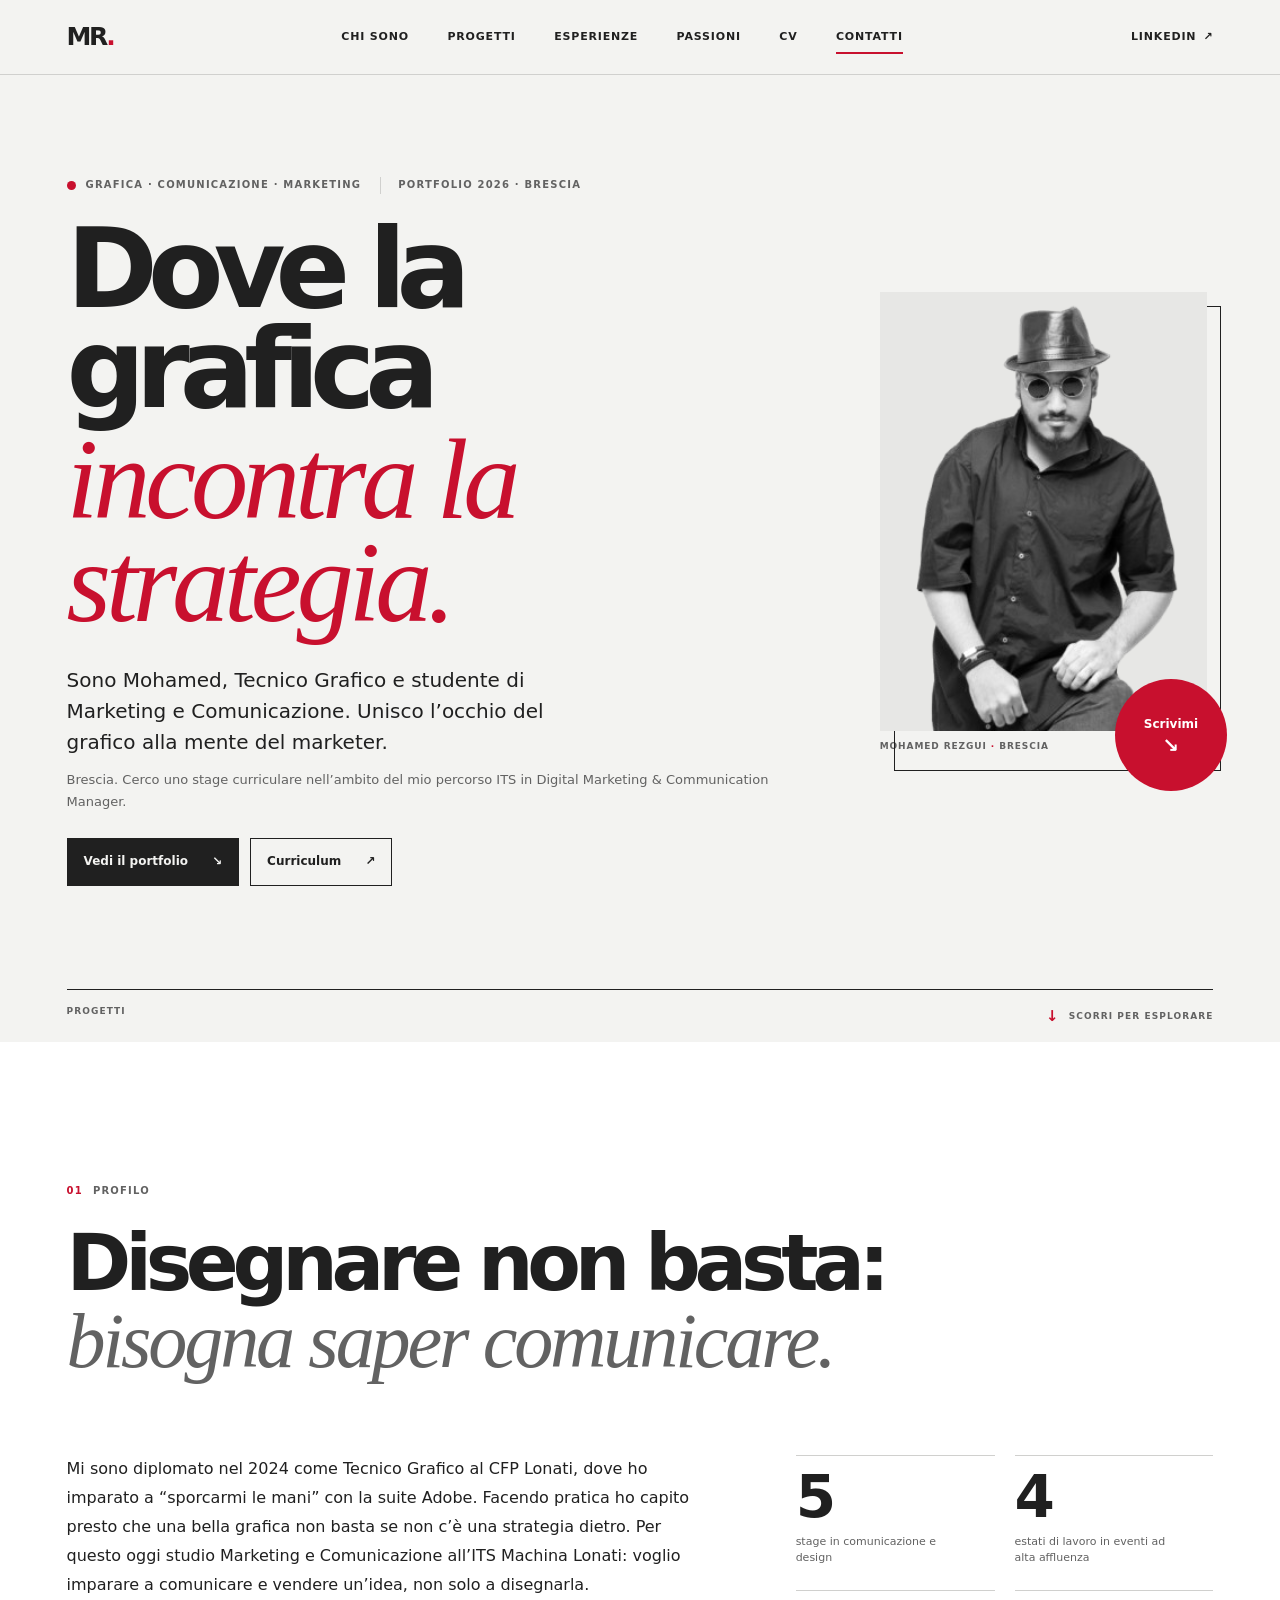
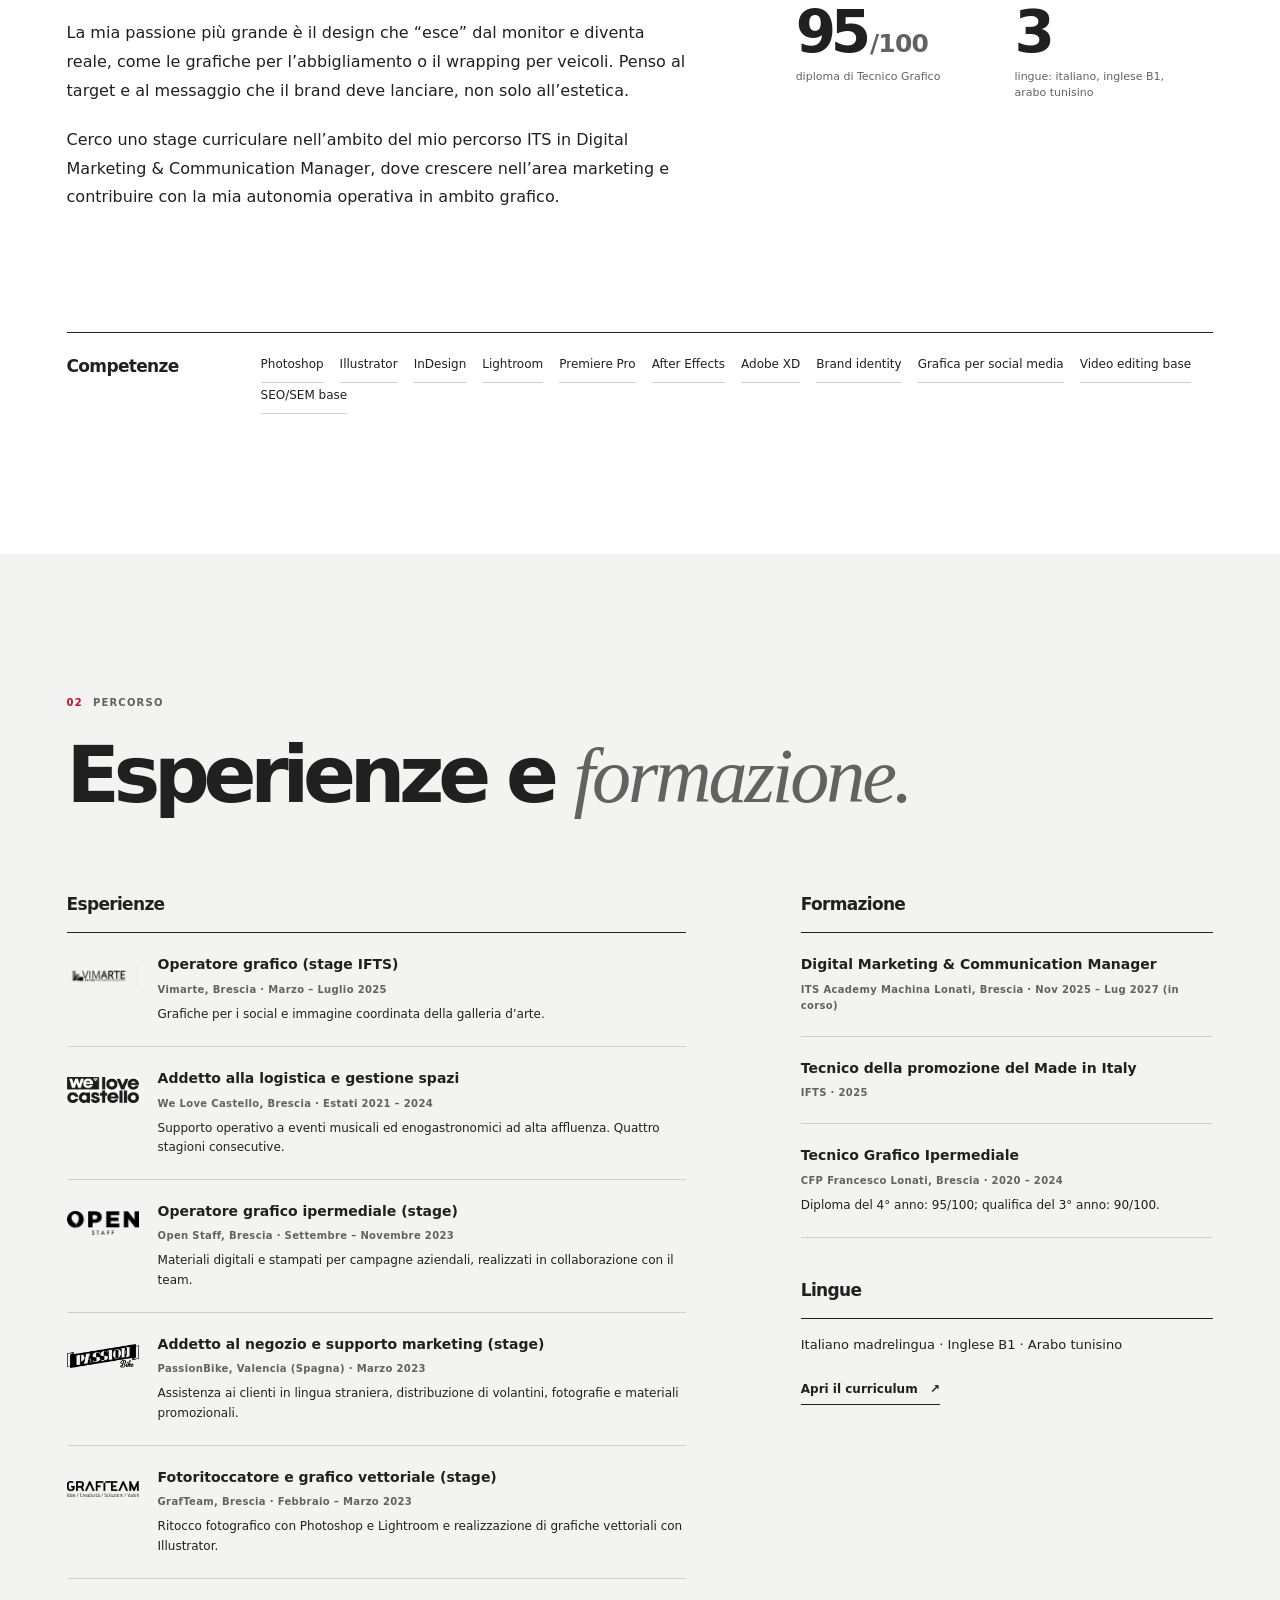
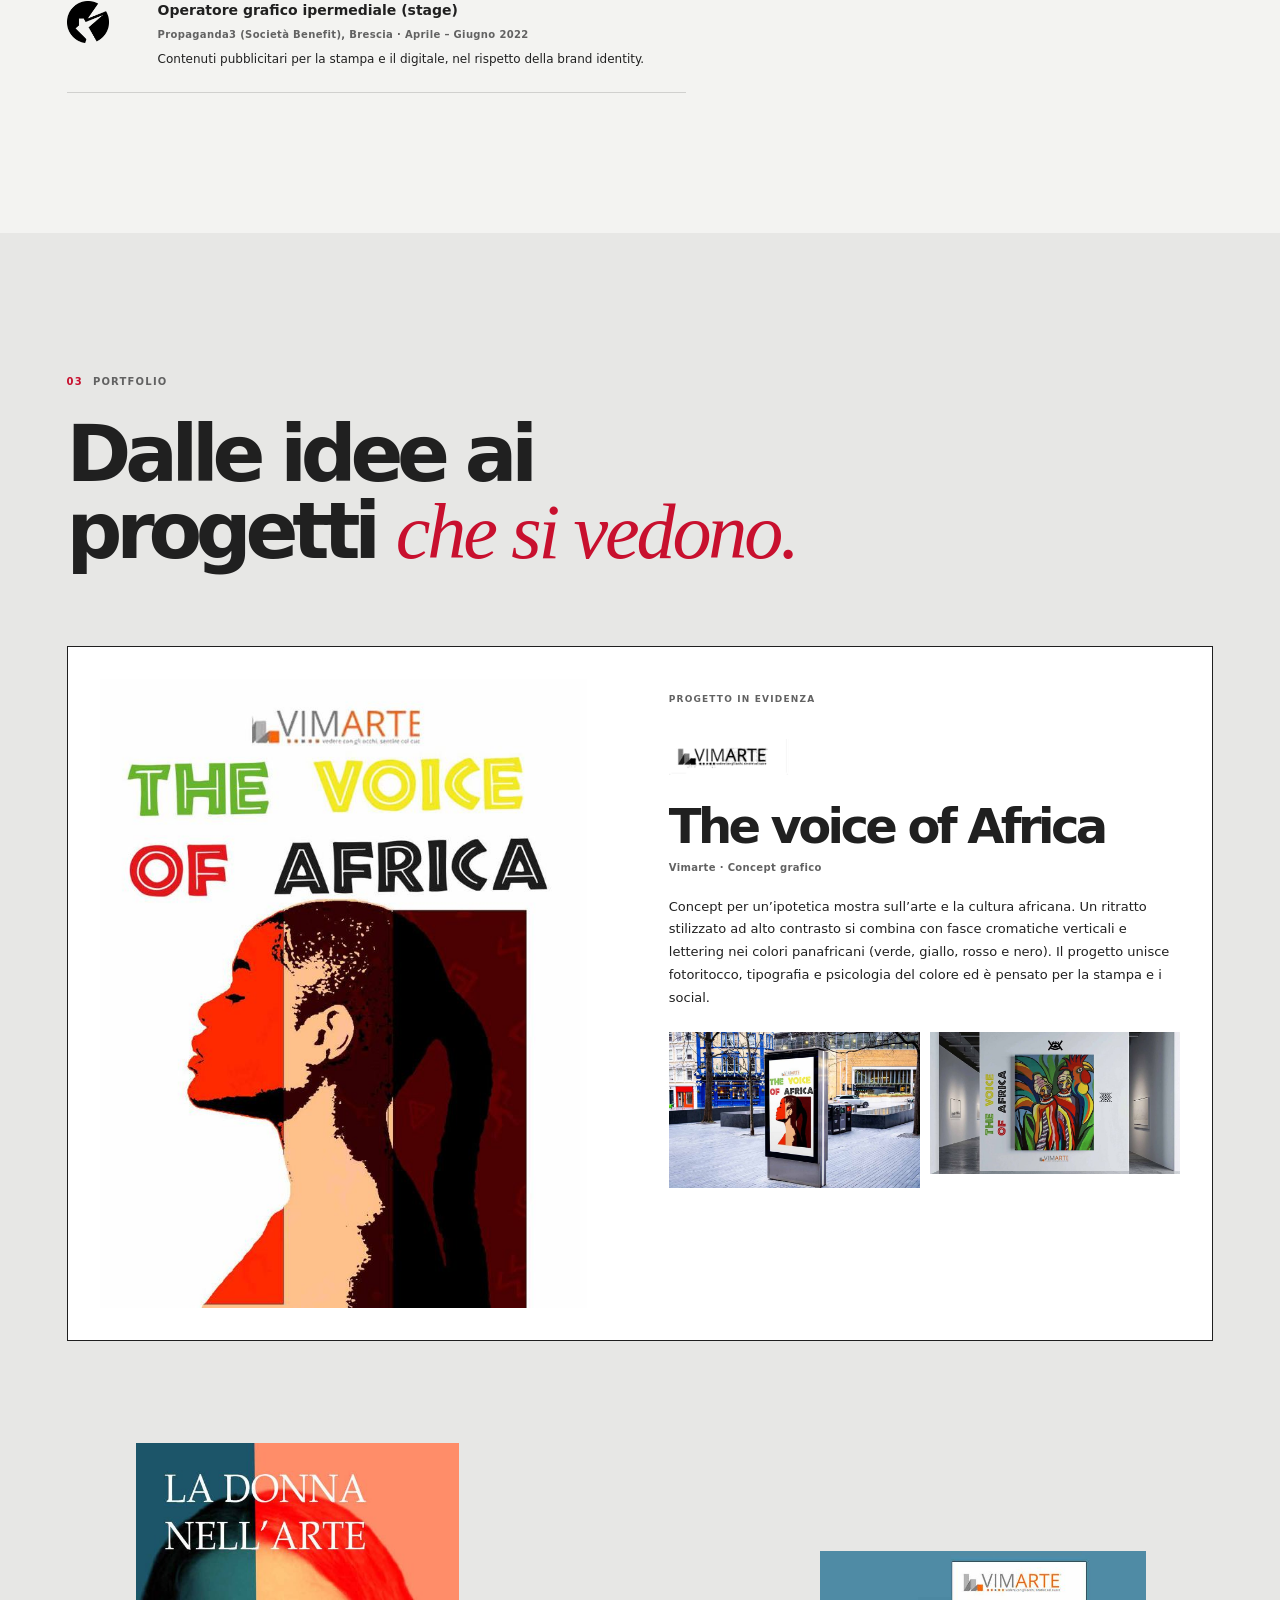
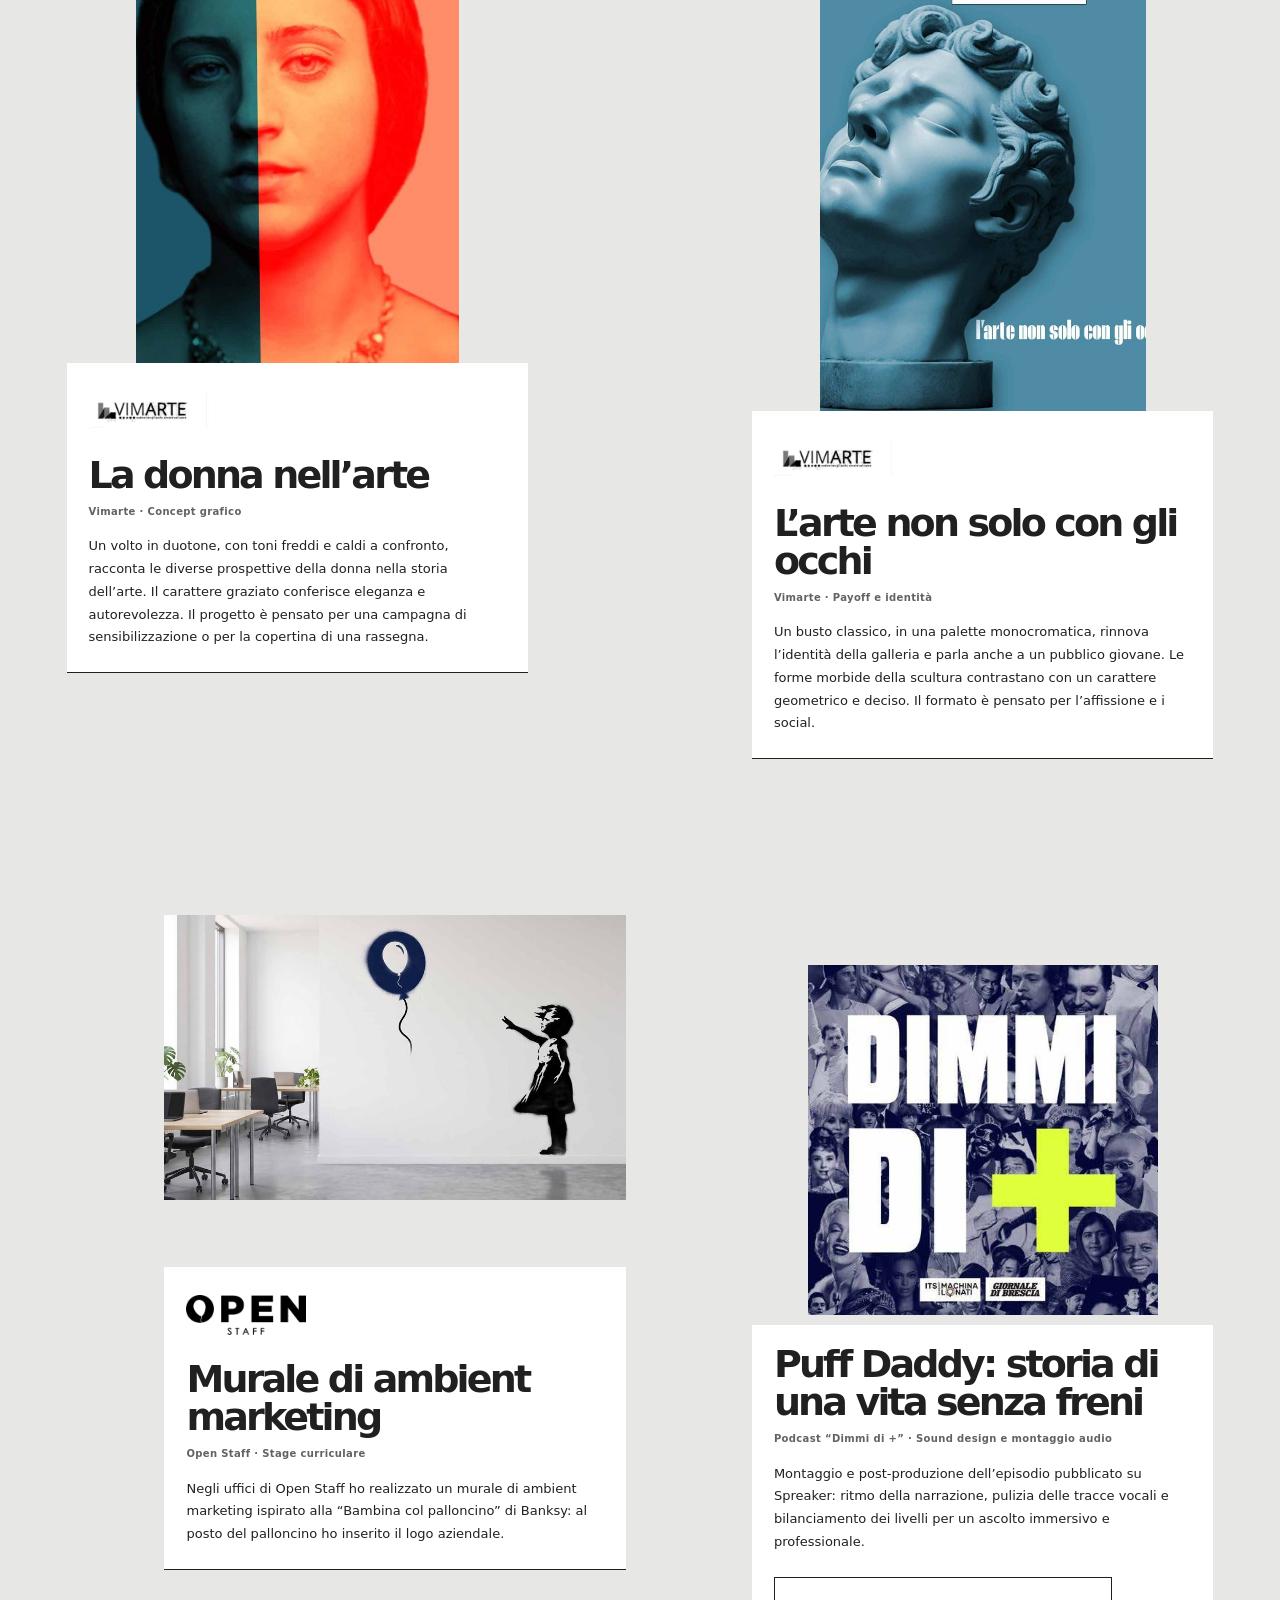
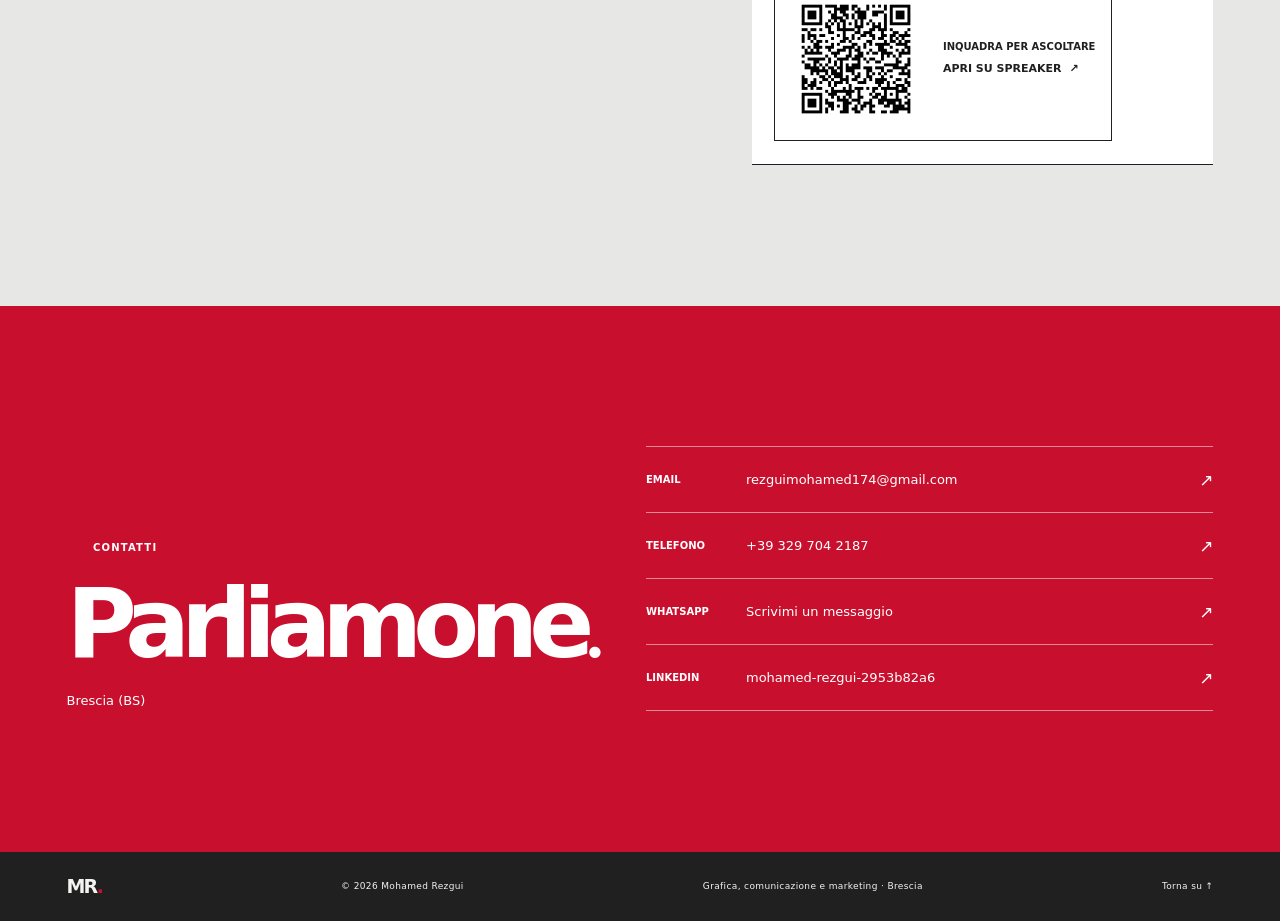
==== commit 23725b87: "Aggiungi pagina passioni al portfolio Co-authored-by: Copilot <223556219+Copilot@users.noreply.githu" ====
--- a/docs/index.html
+++ b/docs/index.html
@@ -24,6 +24,7 @@
         <a href="#chi-sono">Chi sono</a>
         <a href="#progetti">Progetti</a>
         <a href="#esperienze">Esperienze</a>
+        <a href="passioni.html">Passioni</a>
         <a href="cv.html">CV</a>
         <a href="#contatti">Contatti</a>
       </nav>
--- a/docs/styles.css
+++ b/docs/styles.css
@@ -146,7 +146,8 @@
 
 .site-nav a:hover::after,
 .site-nav a:focus-visible::after,
-.site-nav a[aria-current="location"]::after {
+.site-nav a[aria-current="location"]::after,
+.site-nav a[aria-current="page"]::after {
   transform: scaleX(1);
 }
 
@@ -1693,3 +1694,110 @@
     font-size: clamp(48px, 7vw, 76px);
   }
 }
+
+.passion-intro {
+  padding-top: clamp(62px, 8vw, 116px);
+}
+
+.passion-intro h1 {
+  max-width: 1000px;
+  margin: 0;
+  font-size: clamp(58px, 10vw, 132px);
+  font-weight: 700;
+  letter-spacing: -0.095em;
+  line-height: 0.9;
+}
+
+.passion-intro h1 span {
+  display: block;
+  color: var(--accent);
+  font-family: var(--serif);
+  font-weight: 400;
+  font-style: italic;
+  letter-spacing: -0.05em;
+}
+
+.passion-intro-copy {
+  max-width: 660px;
+  margin: 28px 0 0;
+  color: var(--muted);
+  font-size: clamp(16px, 1.8vw, 19px);
+  line-height: 1.7;
+}
+
+.passion-list-section {
+  padding-top: clamp(55px, 7vw, 92px);
+}
+
+.passion-list {
+  display: grid;
+  grid-template-columns: repeat(2, minmax(0, 1fr));
+  gap: 0 42px;
+  margin: 0;
+  padding: 0;
+  list-style: none;
+  border-top: 1px solid var(--ink);
+}
+
+.passion-list li {
+  display: grid;
+  grid-template-columns: 44px minmax(0, 1fr);
+  gap: 18px;
+  padding: 25px 0 30px;
+  border-bottom: 1px solid var(--line);
+}
+
+.passion-number {
+  padding-top: 5px;
+  color: var(--accent);
+  font-family: var(--serif);
+  font-size: 19px;
+  font-style: italic;
+}
+
+.passion-list h2 {
+  margin: 0;
+  font-size: clamp(21px, 2.4vw, 29px);
+  letter-spacing: -0.05em;
+  line-height: 1.15;
+}
+
+.passion-list p {
+  max-width: 470px;
+  margin: 11px 0 0;
+  color: var(--muted);
+  font-size: 13px;
+  line-height: 1.8;
+}
+
+.passion-next {
+  display: flex;
+  flex-wrap: wrap;
+  align-items: center;
+  justify-content: space-between;
+  gap: 22px;
+  margin-top: clamp(58px, 8vw, 100px);
+  padding-block: 25px;
+  border-top: 1px solid var(--ink);
+}
+
+.passion-next p {
+  max-width: 500px;
+  margin: 0;
+  font-size: 17px;
+}
+
+@media (max-width: 680px) {
+  .passion-intro h1 {
+    font-size: clamp(38px, 12vw, 65px);
+  }
+
+  .passion-list {
+    grid-template-columns: minmax(0, 1fr);
+  }
+
+  .passion-list li {
+    gap: 12px;
+    padding-block: 21px 25px;
+  }
+}
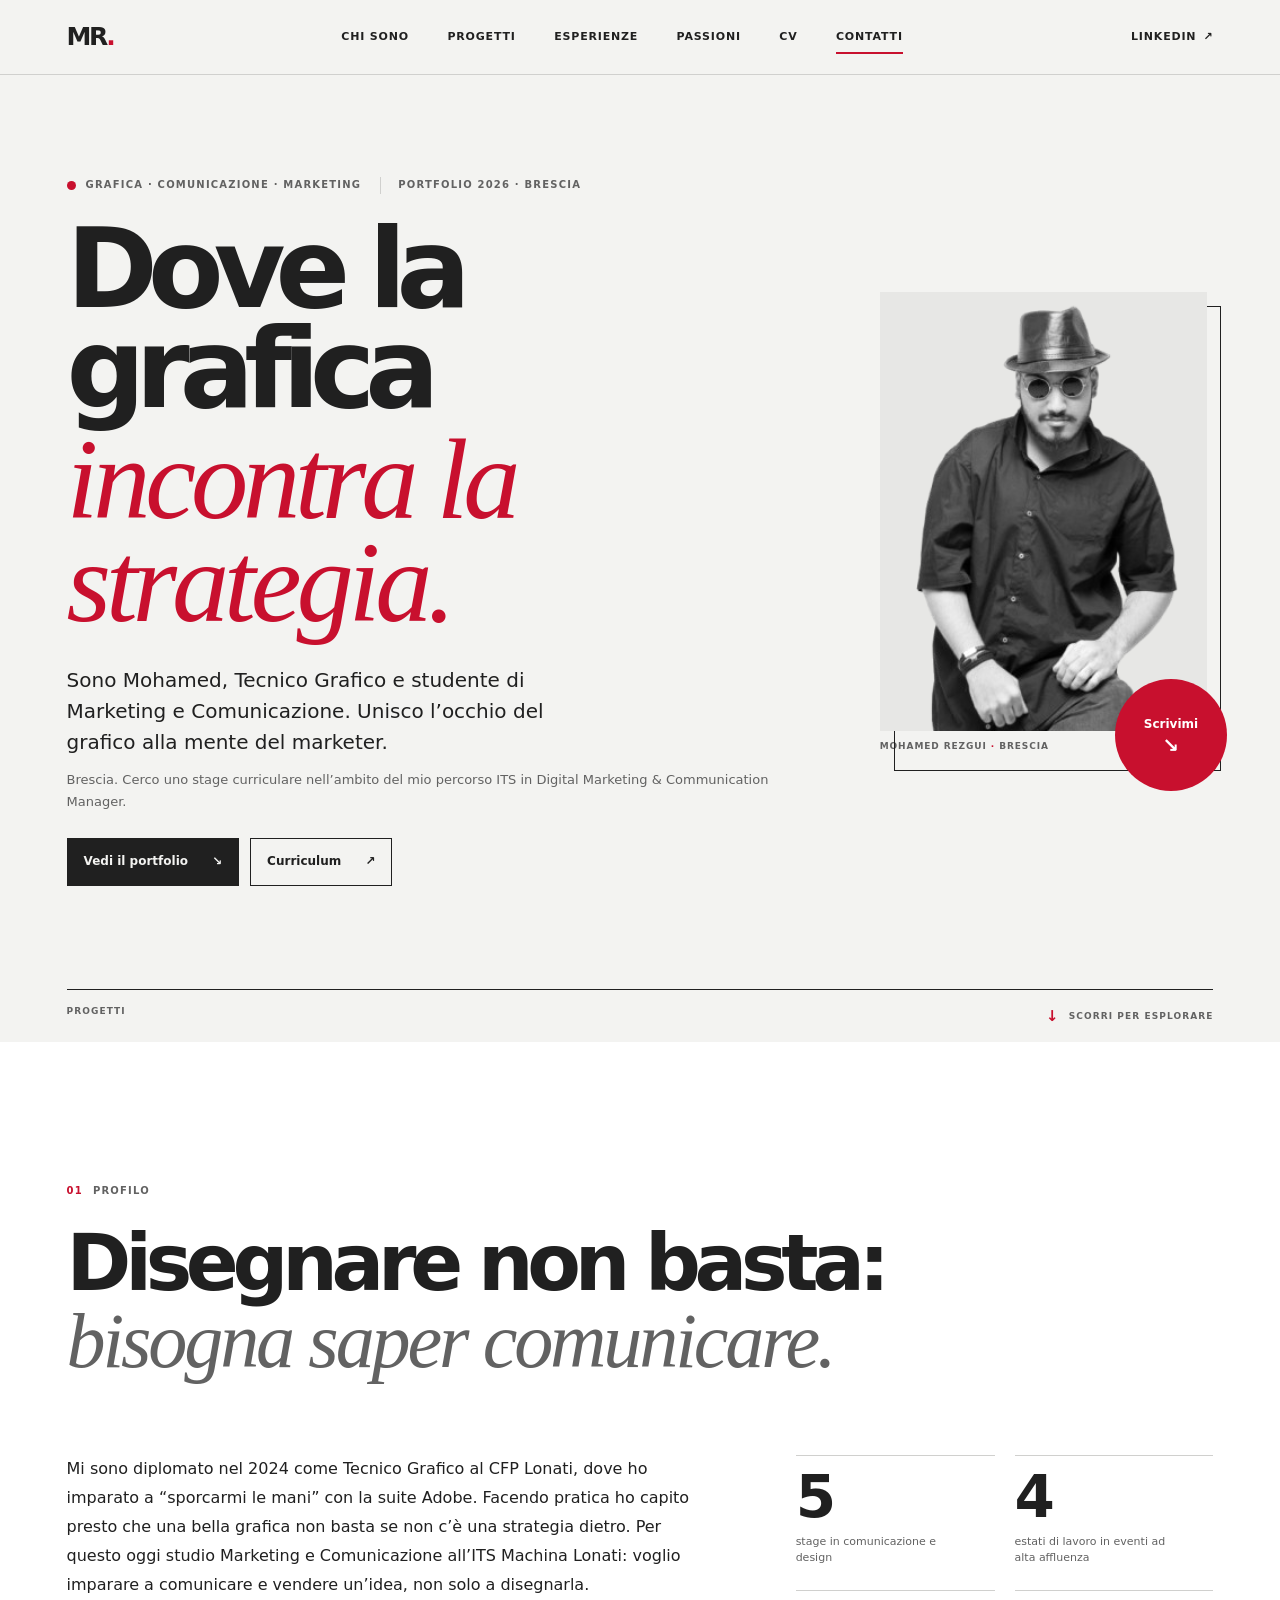
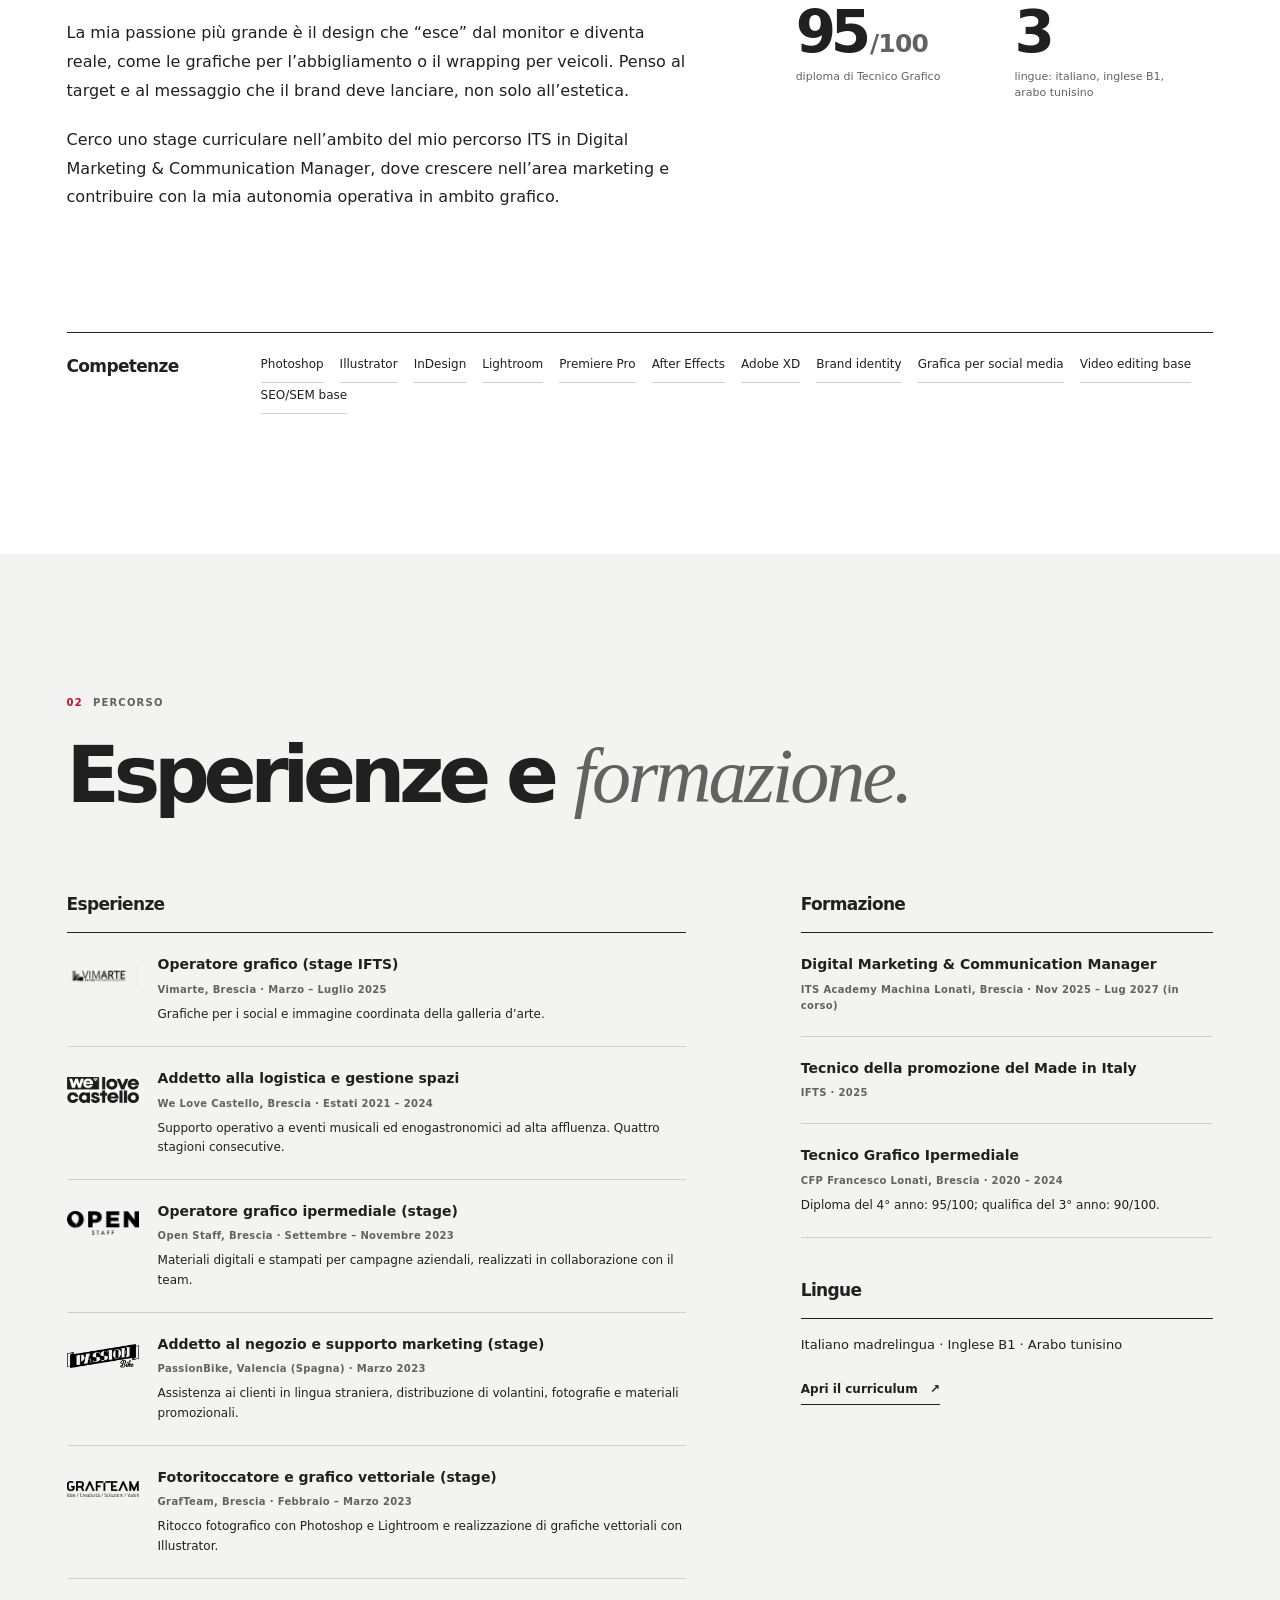
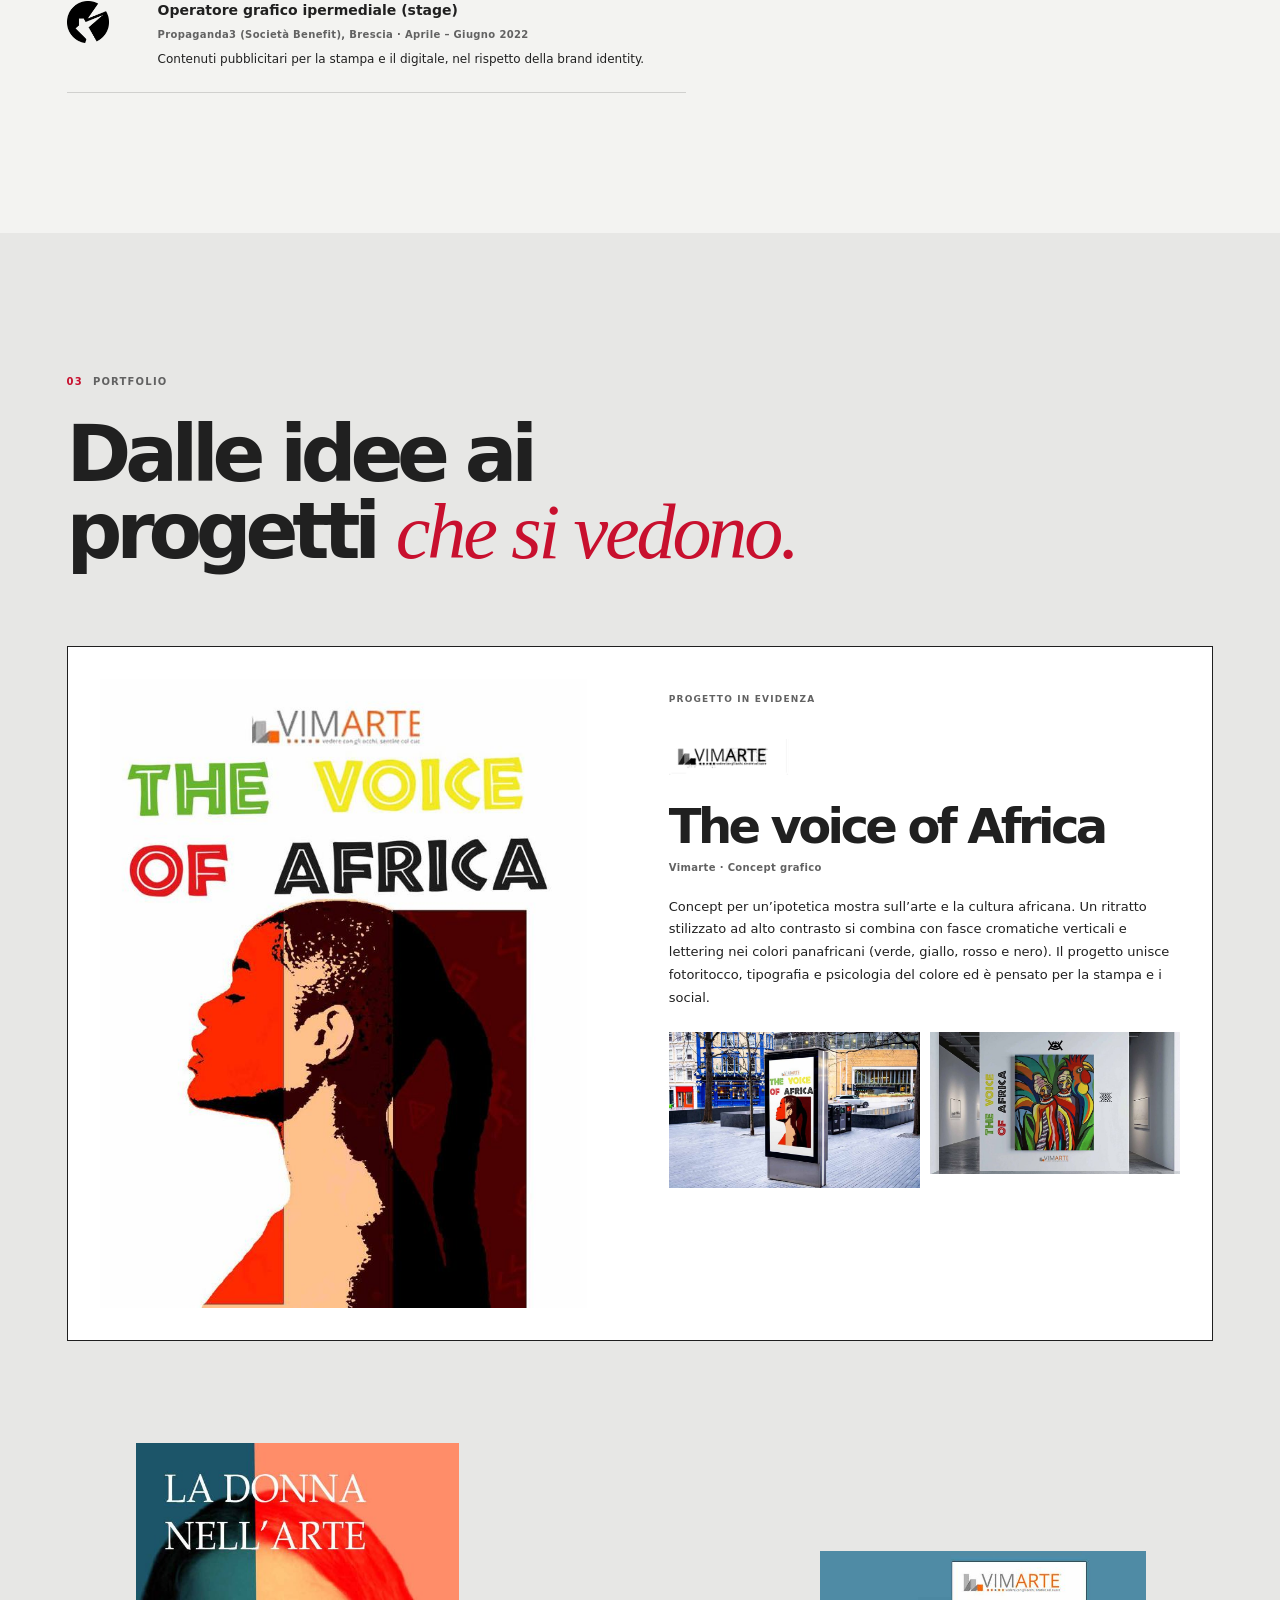
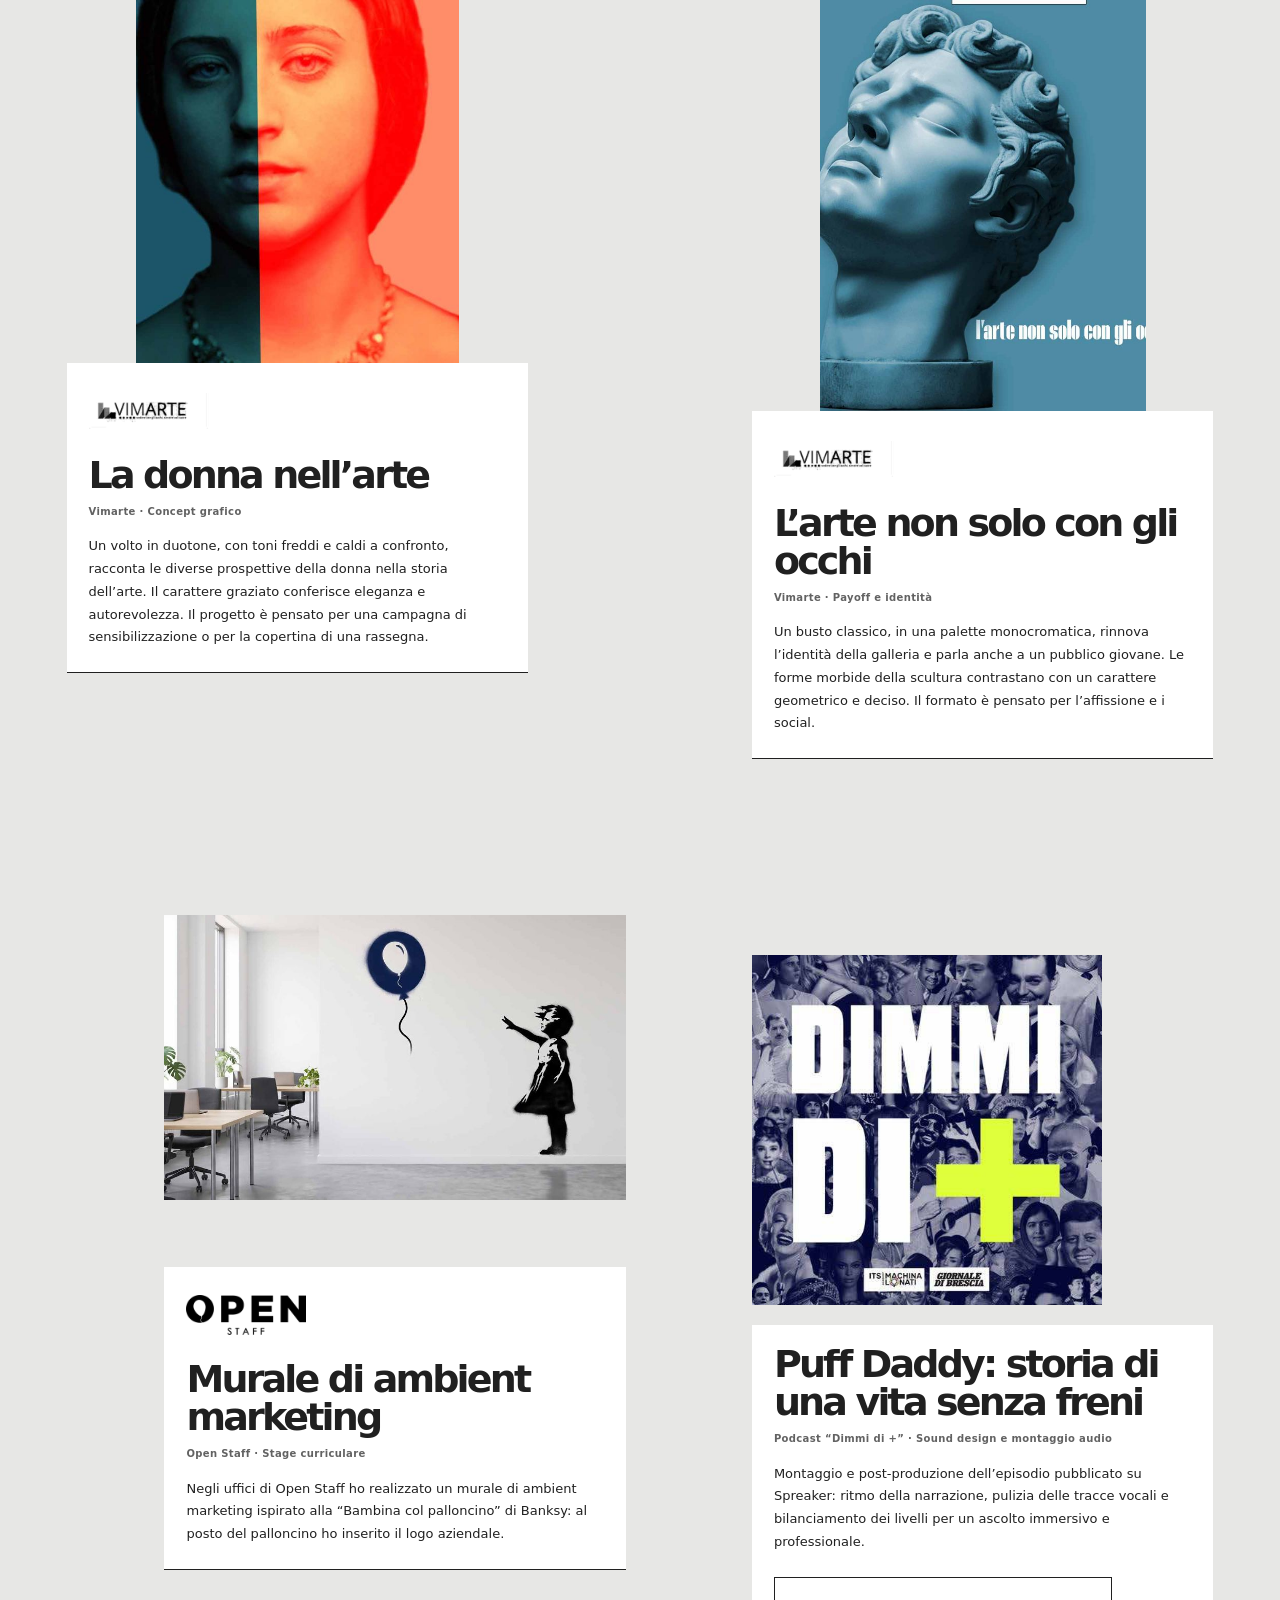
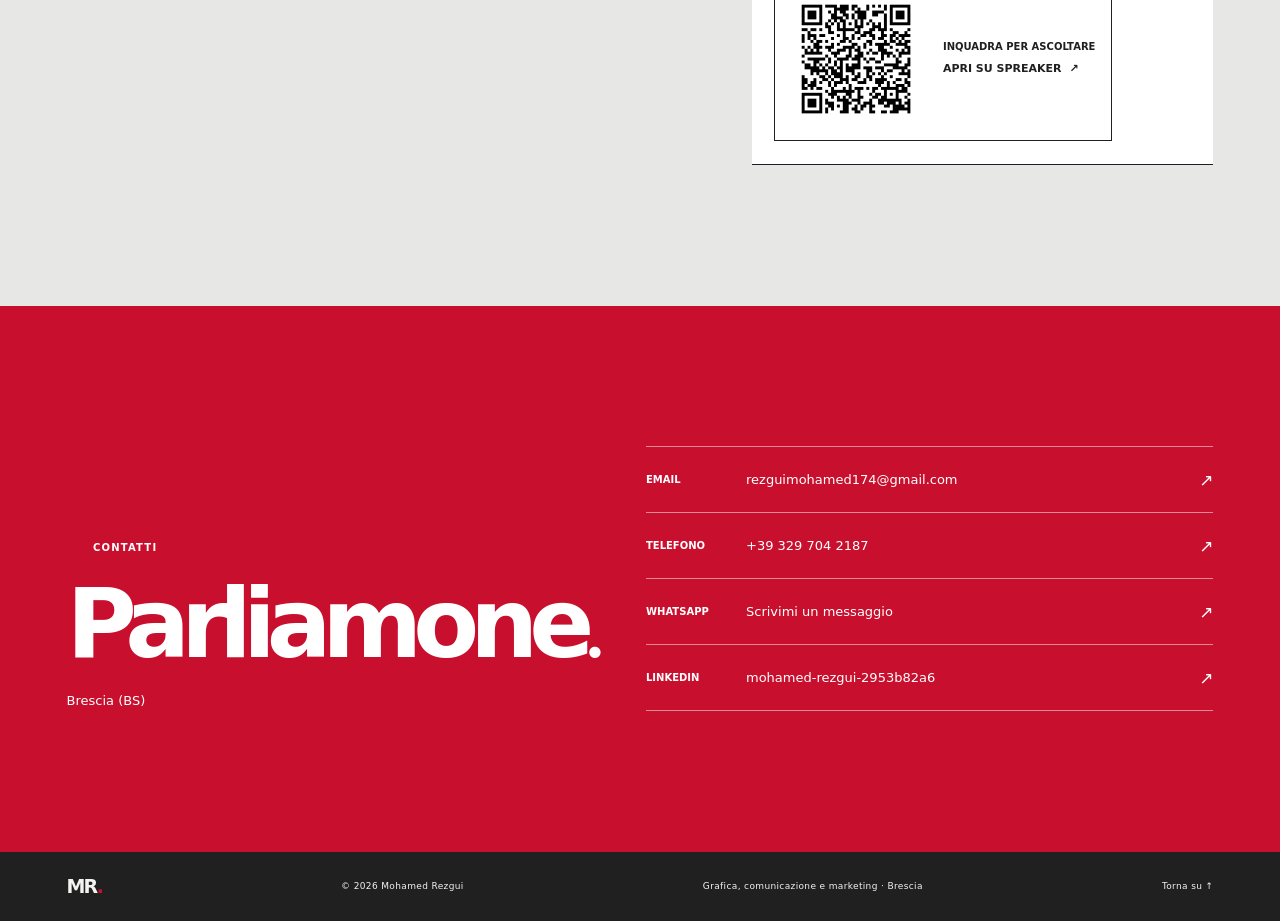
==== commit 51445840: "Aggiungi lightbox accessibile ai progetti Co-authored-by: Copilot <223556219+Copilot@users.noreply.g" ====
--- a/docs/index.html
+++ b/docs/index.html
@@ -157,7 +157,7 @@
         </div>
 
         <article class="project project-featured">
-          <div class="project-image featured-image"><img src="assets/africa.jpeg" alt="Poster The voice of Africa" width="900" height="1161" loading="lazy"></div>
+          <div class="project-image featured-image"><a class="project-image-link" href="assets/africa.jpeg" data-lightbox aria-label="Ingrandisci: poster The voice of Africa"><img src="assets/africa.jpeg" alt="Poster The voice of Africa" width="900" height="1161" loading="lazy"></a></div>
           <div class="project-copy">
             <p class="project-kicker">Progetto in evidenza</p>
             <img class="company-logo project-logo" src="assets/logo_vim.png" alt="Logo Vimarte" width="90" height="48" loading="lazy">
@@ -165,36 +165,36 @@
             <p class="project-meta">Vimarte · Concept grafico</p>
             <p>Concept per un’ipotetica mostra sull’arte e la cultura africana. Un ritratto stilizzato ad alto contrasto si combina con fasce cromatiche verticali e lettering nei colori panafricani (verde, giallo, rosso e nero). Il progetto unisce fotoritocco, tipografia e psicologia del colore ed è pensato per la stampa e i social.</p>
             <div class="project-gallery">
-              <img src="assets/totem.jpeg" alt="Poster The voice of Africa su totem urbano" width="900" height="558" loading="lazy">
-              <img src="assets/galleria.jpeg" alt="Mockup del poster The voice of Africa in galleria" width="900" height="507" loading="lazy">
+              <a class="project-image-link" href="assets/totem.jpeg" data-lightbox aria-label="Ingrandisci: poster The voice of Africa su totem urbano"><img src="assets/totem.jpeg" alt="Poster The voice of Africa su totem urbano" width="900" height="558" loading="lazy"></a>
+              <a class="project-image-link" href="assets/galleria.jpeg" data-lightbox aria-label="Ingrandisci: mockup del poster The voice of Africa in galleria"><img src="assets/galleria.jpeg" alt="Mockup del poster The voice of Africa in galleria" width="900" height="507" loading="lazy"></a>
             </div>
           </div>
         </article>
 
         <div class="project-grid">
           <article class="project">
-            <div class="project-image"><img src="assets/donna.jpeg" alt="Poster La donna nell’arte" width="838" height="1350" loading="lazy"></div>
+            <div class="project-image"><a class="project-image-link" href="assets/donna.jpeg" data-lightbox aria-label="Ingrandisci: poster La donna nell’arte"><img src="assets/donna.jpeg" alt="Poster La donna nell’arte" width="838" height="1350" loading="lazy"></a></div>
             <img class="company-logo project-logo" src="assets/logo_vim.png" alt="Logo Vimarte" width="90" height="48" loading="lazy">
             <h3>La donna nell’arte</h3>
             <p class="project-meta">Vimarte · Concept grafico</p>
             <p>Un volto in duotone, con toni freddi e caldi a confronto, racconta le diverse prospettive della donna nella storia dell’arte. Il carattere graziato conferisce eleganza e autorevolezza. Il progetto è pensato per una campagna di sensibilizzazione o per la copertina di una rassegna.</p>
           </article>
           <article class="project">
-            <div class="project-image"><img src="assets/arte.jpeg" alt="Poster L’arte non solo con gli occhi" width="900" height="1270" loading="lazy"></div>
+            <div class="project-image"><a class="project-image-link" href="assets/arte.jpeg" data-lightbox aria-label="Ingrandisci: poster L’arte non solo con gli occhi"><img src="assets/arte.jpeg" alt="Poster L’arte non solo con gli occhi" width="900" height="1270" loading="lazy"></a></div>
             <img class="company-logo project-logo" src="assets/logo_vim.png" alt="Logo Vimarte" width="90" height="48" loading="lazy">
             <h3>L’arte non solo con gli occhi</h3>
             <p class="project-meta">Vimarte · Payoff e identità</p>
             <p>Un busto classico, in una palette monocromatica, rinnova l’identità della galleria e parla anche a un pubblico giovane. Le forme morbide della scultura contrastano con un carattere geometrico e deciso. Il formato è pensato per l’affissione e i social.</p>
           </article>
           <article class="project">
-            <div class="project-image"><img src="assets/murale.jpeg" alt="Murale ispirato a Banksy negli uffici Open Staff" width="900" height="555" loading="lazy"></div>
+            <div class="project-image"><a class="project-image-link" href="assets/murale.jpeg" data-lightbox aria-label="Ingrandisci: murale negli uffici Open Staff"><img src="assets/murale.jpeg" alt="Murale ispirato a Banksy negli uffici Open Staff" width="900" height="555" loading="lazy"></a></div>
             <img class="company-logo project-logo" src="assets/logo_open.png" alt="Logo Open Staff" width="90" height="40" loading="lazy">
             <h3>Murale di ambient marketing</h3>
             <p class="project-meta">Open Staff · Stage curriculare</p>
             <p>Negli uffici di Open Staff ho realizzato un murale di ambient marketing ispirato alla “Bambina col palloncino” di Banksy: al posto del palloncino ho inserito il logo aziendale.</p>
           </article>
           <article class="project podcast-project">
-            <div class="project-image project-image-square"><img src="assets/podcast.jpeg" alt="Copertina del podcast Dimmi di +" width="480" height="480" loading="lazy"></div>
+            <div class="project-image project-image-square"><a class="project-image-link" href="assets/podcast.jpeg" data-lightbox aria-label="Ingrandisci: copertina del podcast Dimmi di +"><img src="assets/podcast.jpeg" alt="Copertina del podcast Dimmi di +" width="480" height="480" loading="lazy"></a></div>
             <h3>Puff Daddy: storia di una vita senza freni</h3>
             <p class="project-meta">Podcast “Dimmi di +” · Sound design e montaggio audio</p>
             <p>Montaggio e post-produzione dell’episodio pubblicato su Spreaker: ritmo della narrazione, pulizia delle tracce vocali e bilanciamento dei livelli per un ascolto immersivo e professionale.</p>
@@ -232,5 +232,16 @@
       <a class="back-to-top" href="#home">Torna su ↑</a>
     </div>
   </footer>
+
+  <dialog class="project-lightbox" data-project-lightbox aria-labelledby="project-lightbox-title">
+    <div class="lightbox-toolbar">
+      <p id="project-lightbox-title">Anteprima progetto</p>
+      <button class="lightbox-close" type="button" aria-label="Chiudi l’anteprima">Chiudi <span aria-hidden="true">×</span></button>
+    </div>
+    <figure>
+      <img data-lightbox-image alt="">
+      <figcaption data-lightbox-caption></figcaption>
+    </figure>
+  </dialog>
 </body>
 </html>
--- a/docs/styles.css
+++ b/docs/styles.css
@@ -670,6 +670,20 @@
   transition: transform 300ms cubic-bezier(0.2, 0.65, 0.3, 1);
 }
 
+.project-image-link {
+  display: block;
+  cursor: zoom-in;
+}
+
+.project-image > .project-image-link {
+  width: 100%;
+  height: 100%;
+}
+
+.project-image-link:focus-visible {
+  outline-offset: -4px;
+}
+
 .project:hover .project-image img {
   transform: none;
 }
@@ -911,6 +925,80 @@
 .footer-inner .wordmark {
   color: var(--paper);
   font-size: 19px;
+}
+
+.project-lightbox {
+  width: min(1100px, calc(100% - 32px));
+  max-width: none;
+  max-height: calc(100% - 32px);
+  padding: clamp(12px, 2vw, 22px);
+  border: 1px solid var(--line);
+  background: var(--ink);
+  color: var(--paper);
+}
+
+.project-lightbox::backdrop {
+  background: rgb(20 20 20 / 88%);
+}
+
+.lightbox-toolbar {
+  display: flex;
+  align-items: center;
+  justify-content: space-between;
+  gap: 20px;
+  margin-bottom: 12px;
+}
+
+.lightbox-toolbar p {
+  margin: 0;
+  color: var(--paper);
+  font-size: 10px;
+  font-weight: 700;
+  letter-spacing: 0.1em;
+  text-transform: uppercase;
+}
+
+.lightbox-close {
+  display: inline-flex;
+  min-height: 42px;
+  align-items: center;
+  gap: 10px;
+  padding: 8px 12px;
+  border: 1px solid rgb(255 255 255 / 45%);
+  background: transparent;
+  color: var(--paper);
+  cursor: pointer;
+  font-size: 12px;
+}
+
+.lightbox-close:hover {
+  background: var(--paper);
+  color: var(--ink);
+}
+
+.lightbox-close span {
+  font-size: 20px;
+  line-height: 1;
+}
+
+.project-lightbox figure {
+  display: grid;
+  grid-template-rows: minmax(0, 1fr) auto;
+  gap: 10px;
+  height: min(78vh, 820px);
+  margin: 0;
+}
+
+.project-lightbox figure img {
+  width: 100%;
+  height: 100%;
+  min-height: 0;
+  object-fit: contain;
+}
+
+.project-lightbox figcaption {
+  color: rgb(255 255 255 / 76%);
+  font-size: 11px;
 }
 
 :focus-visible {
@@ -1014,6 +1102,16 @@
 @media (max-width: 680px) {
   :root {
     --page-gutter: 22px;
+  }
+
+  .project-lightbox {
+    width: calc(100% - 20px);
+    max-height: calc(100% - 20px);
+    padding: 12px;
+  }
+
+  .project-lightbox figure {
+    height: min(72vh, 720px);
   }
 
   .project-gallery {
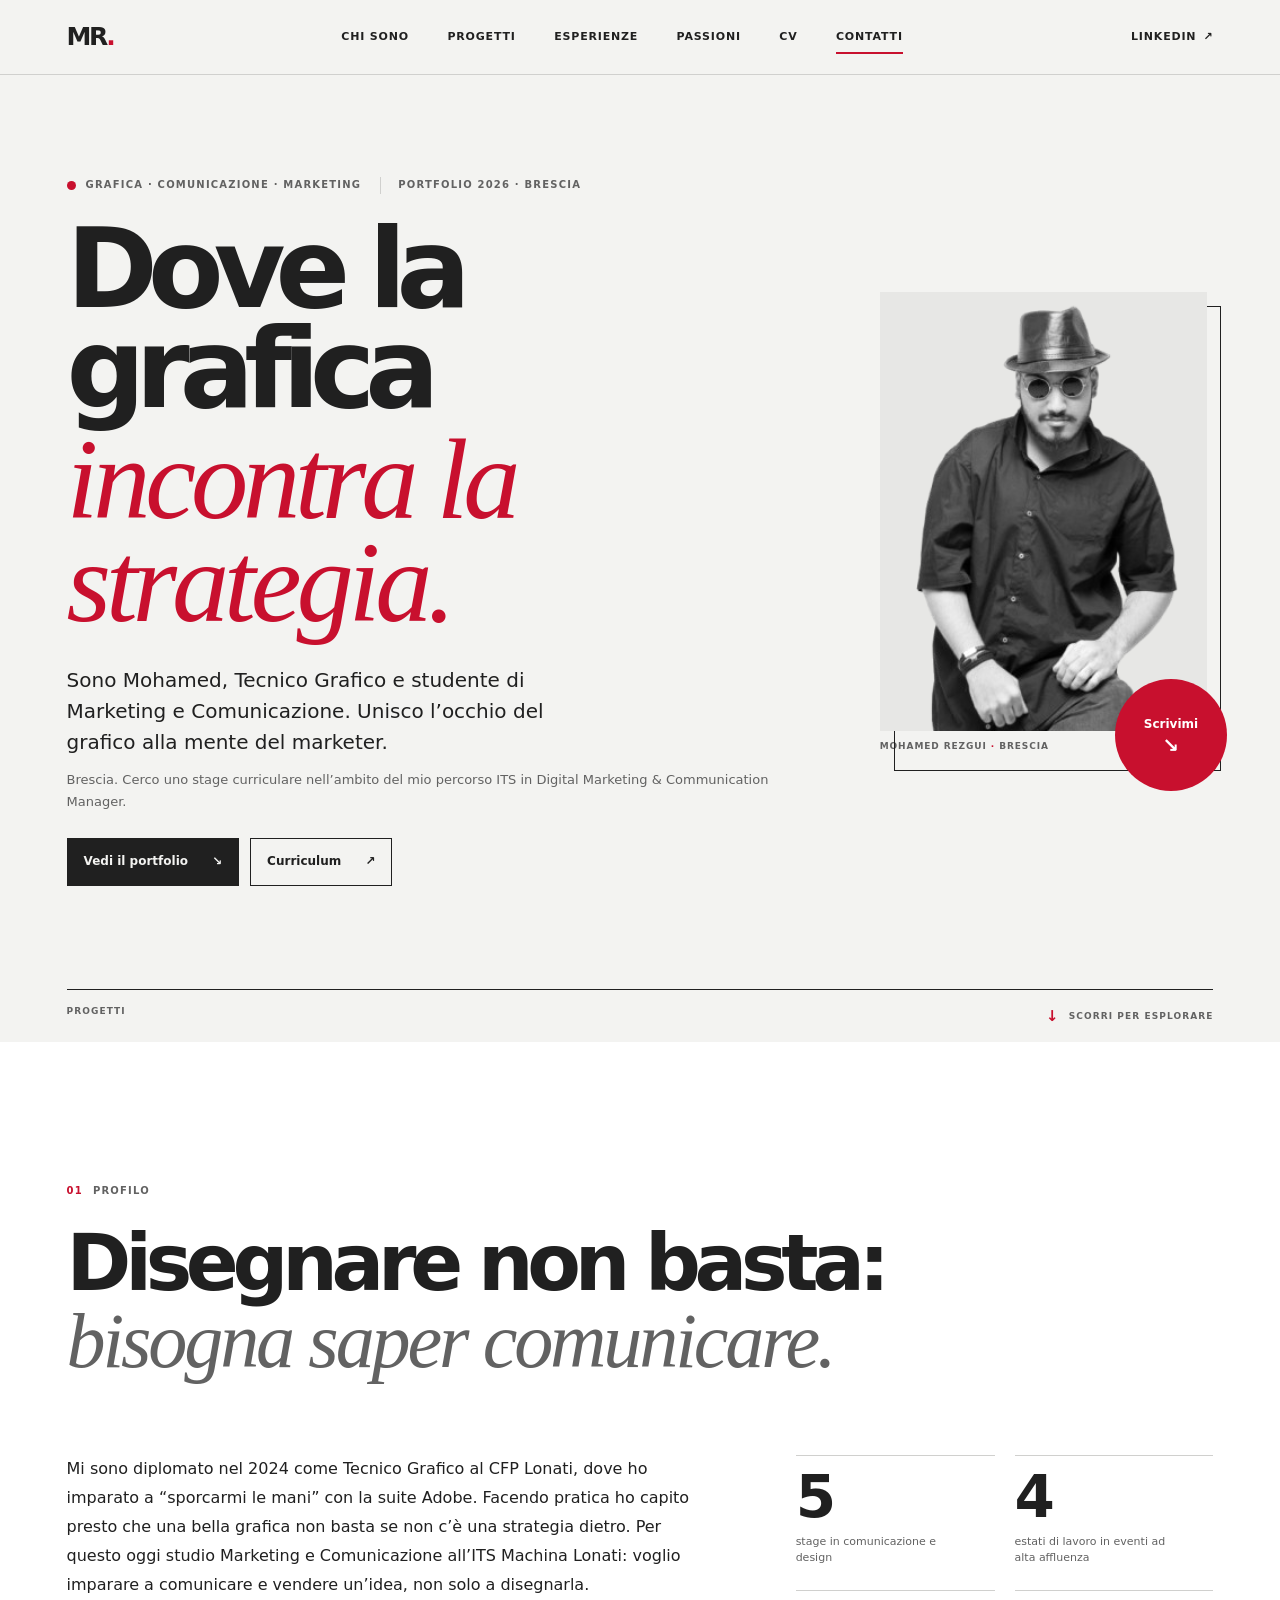
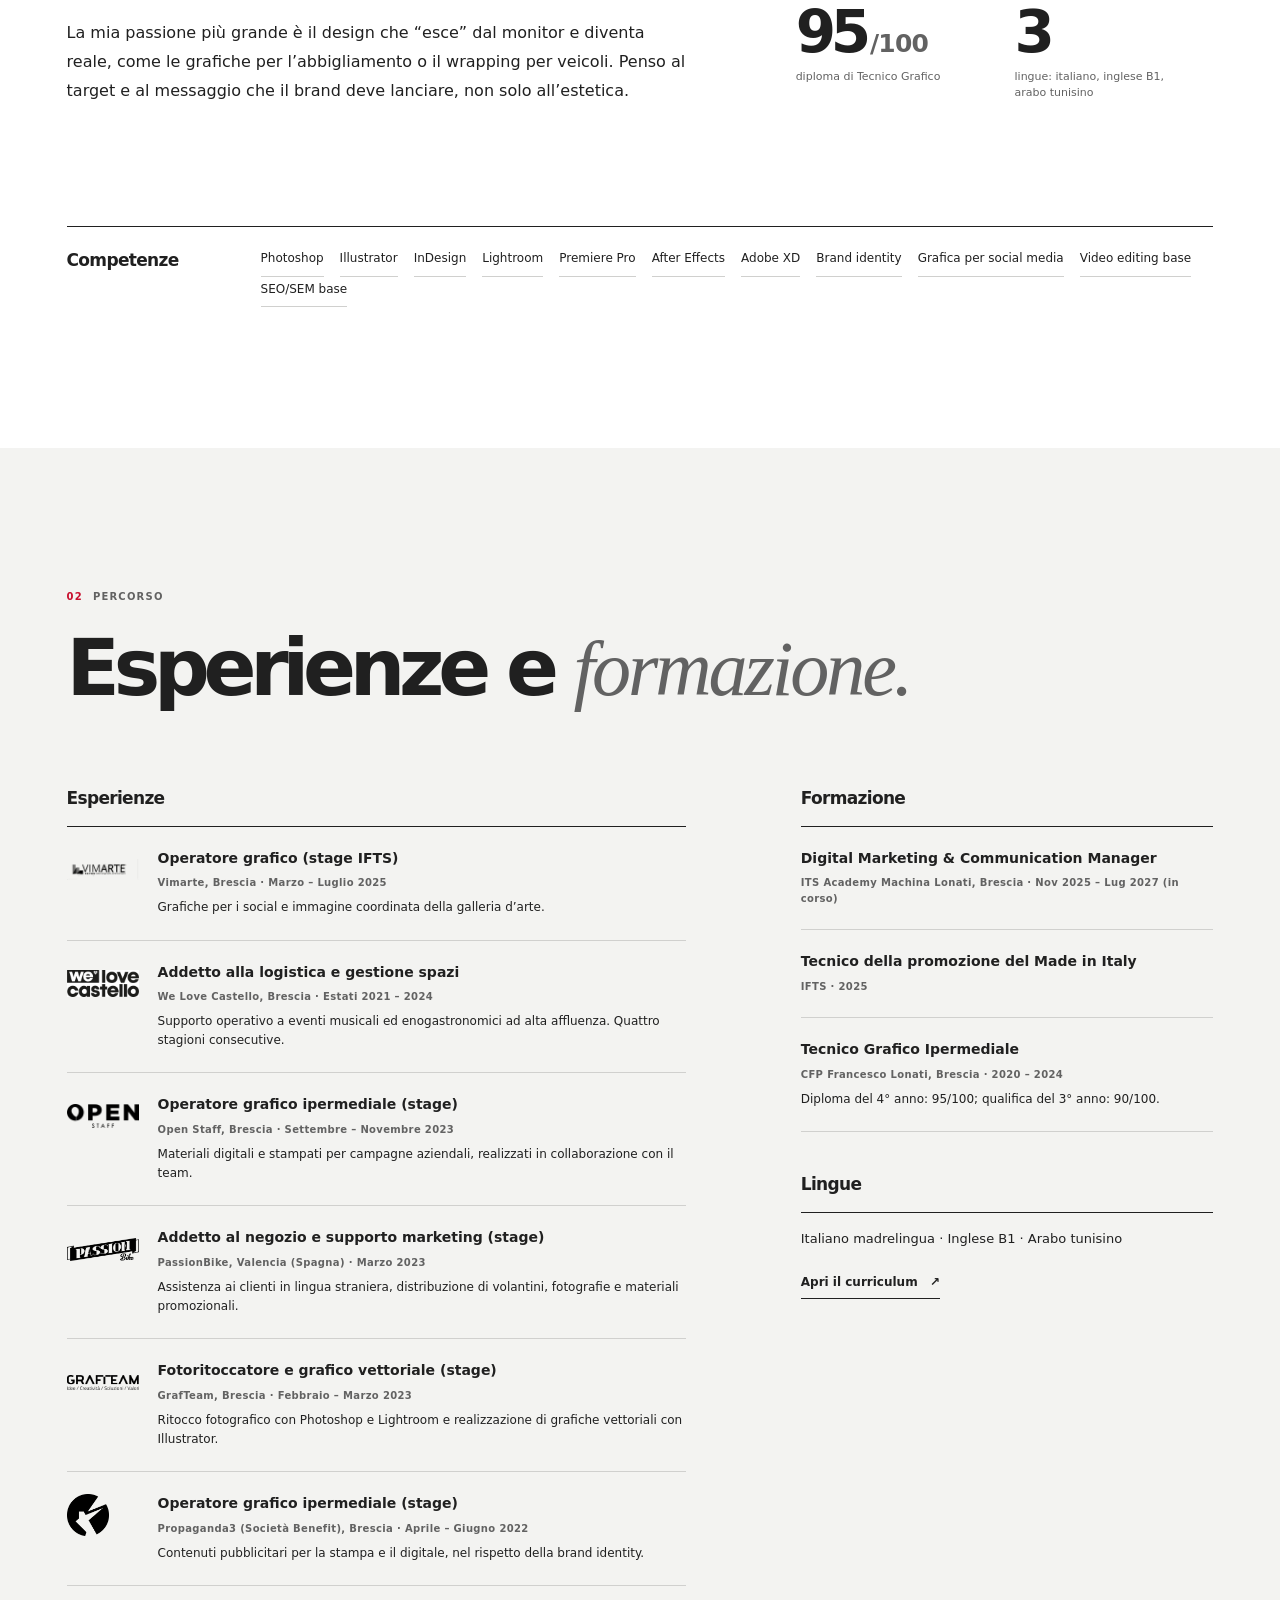
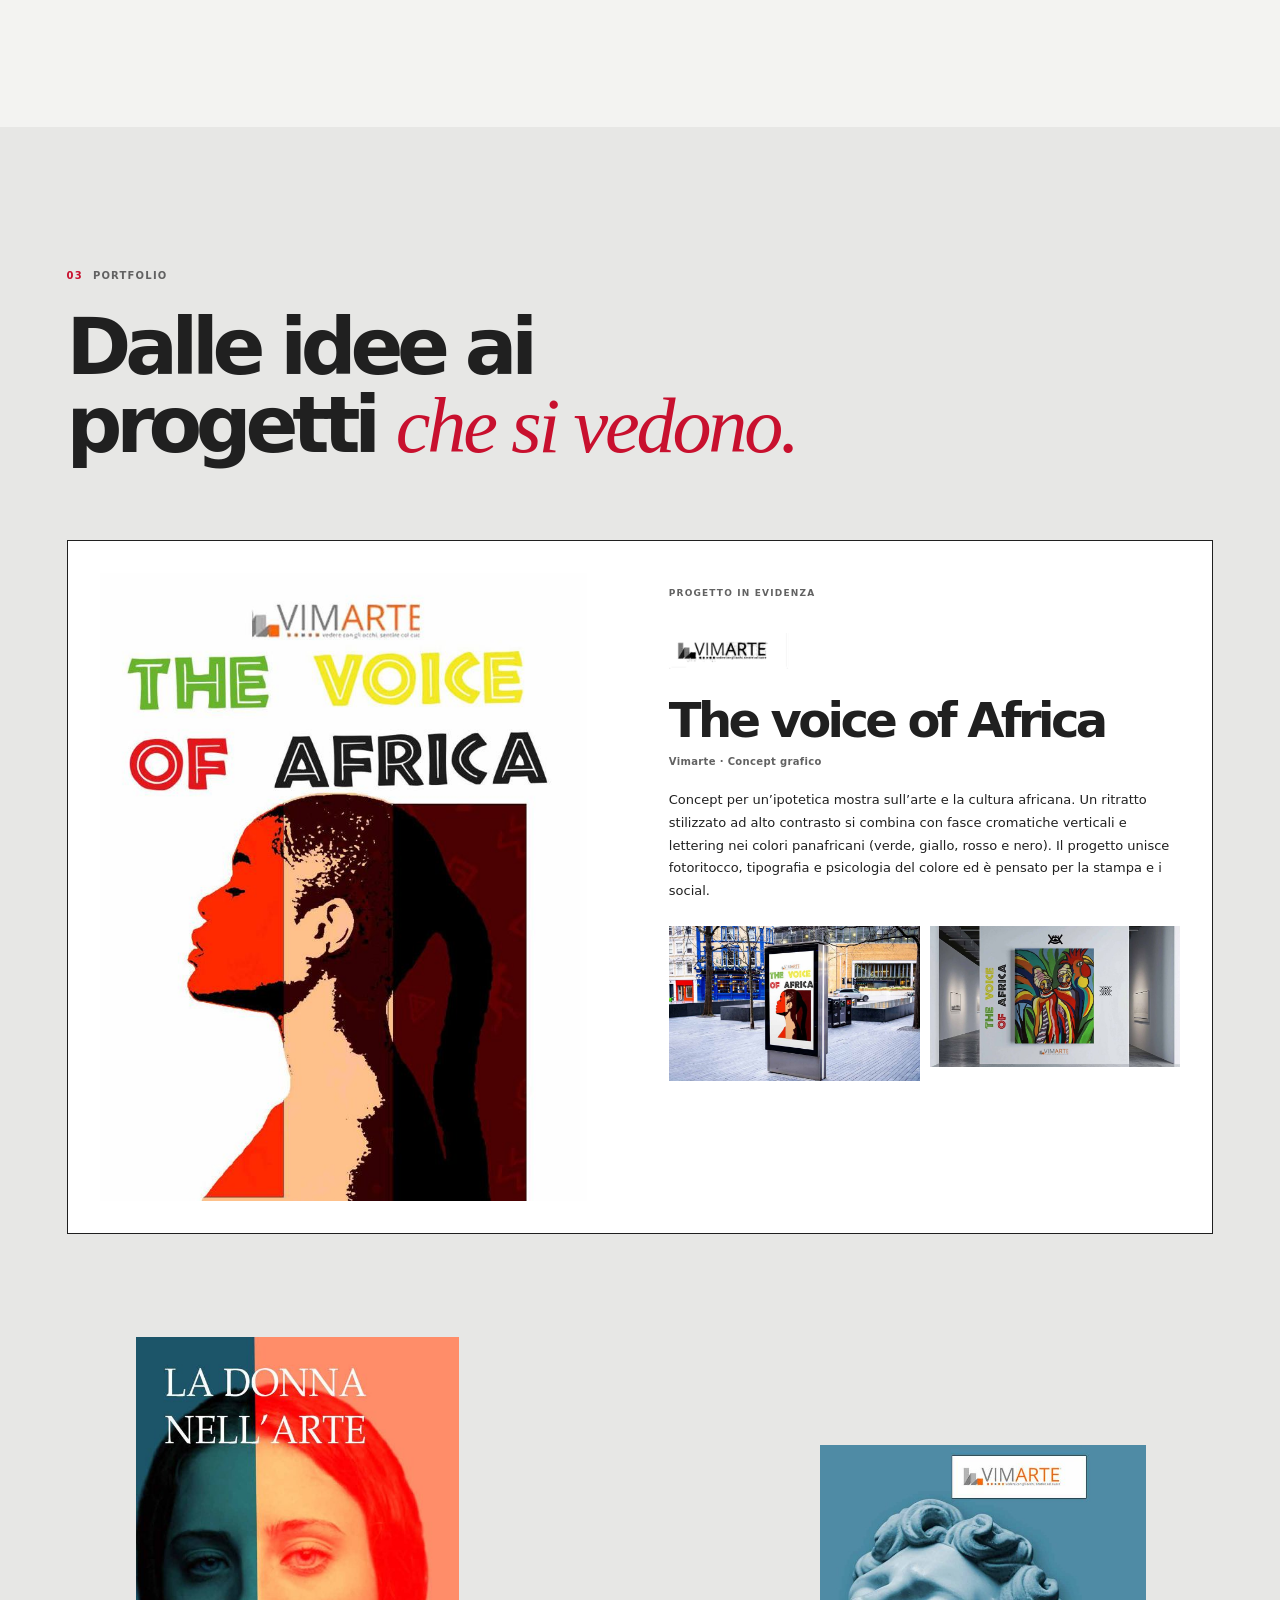
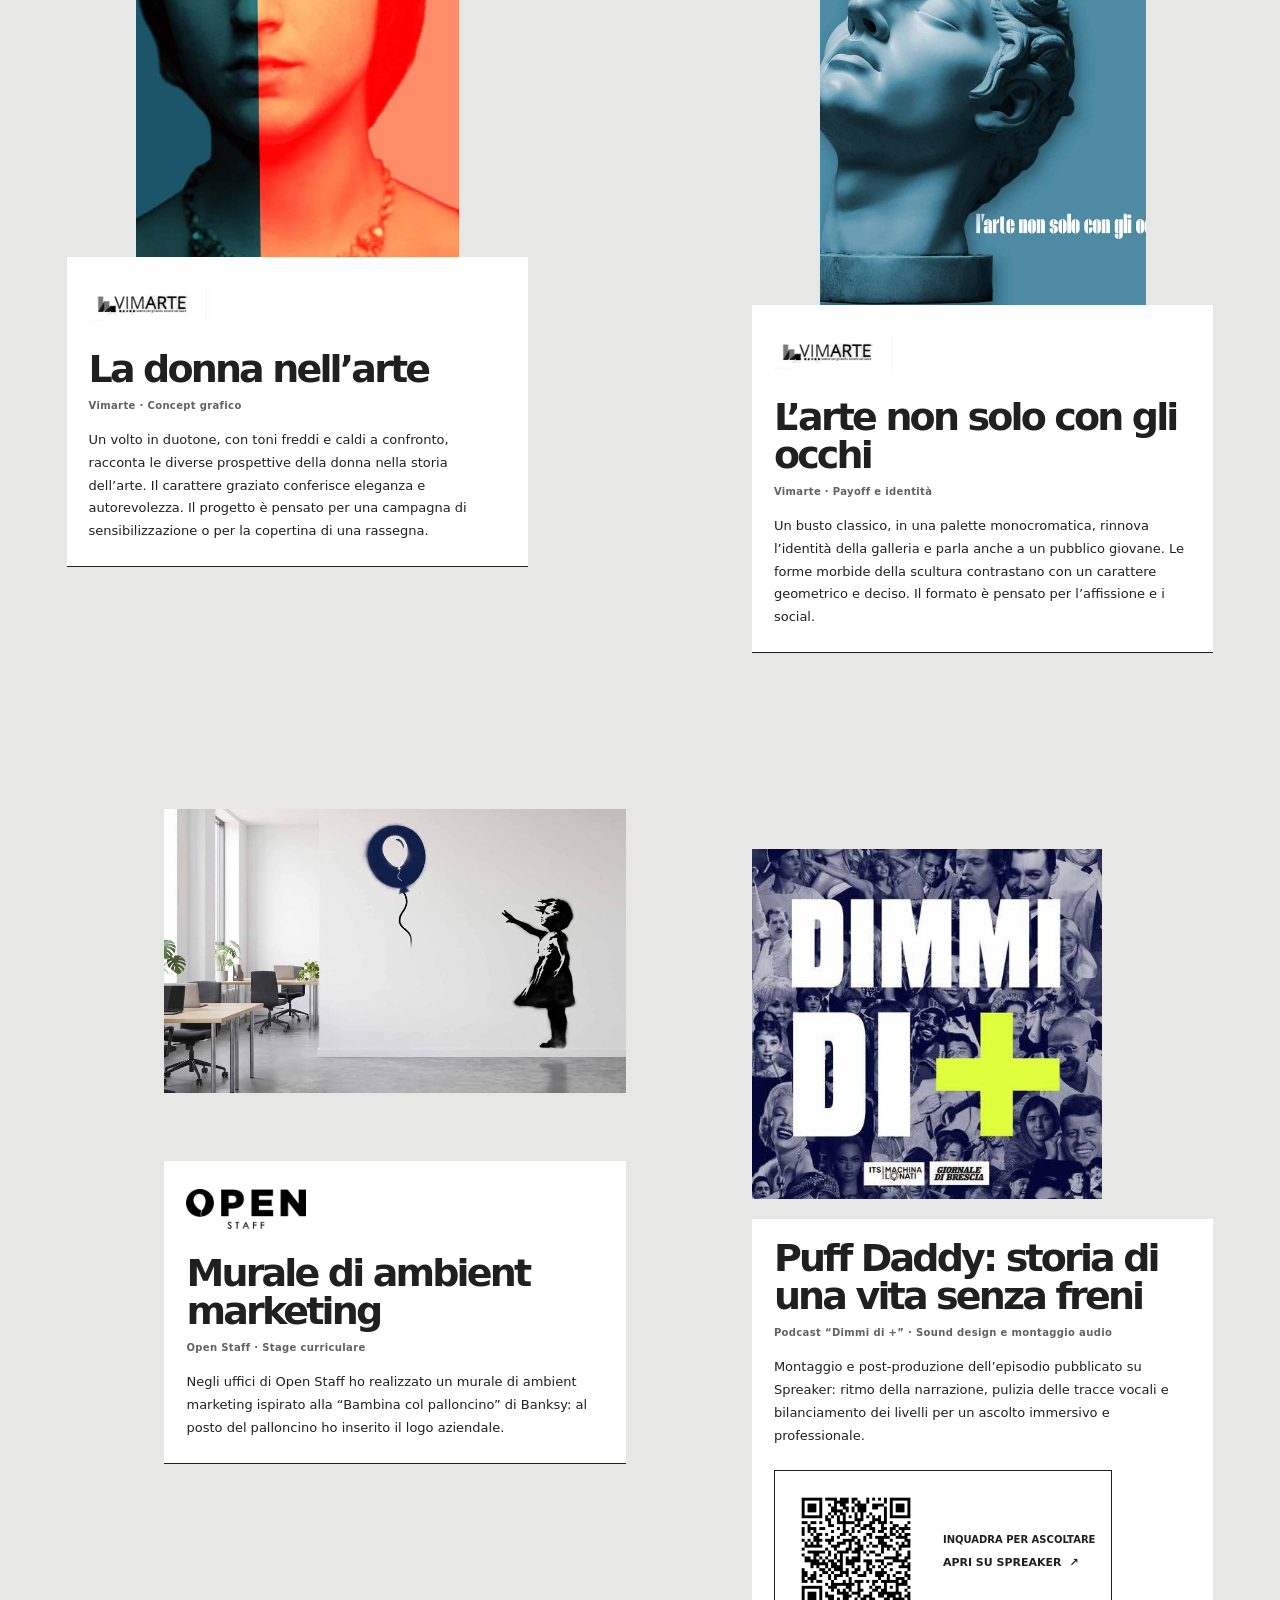
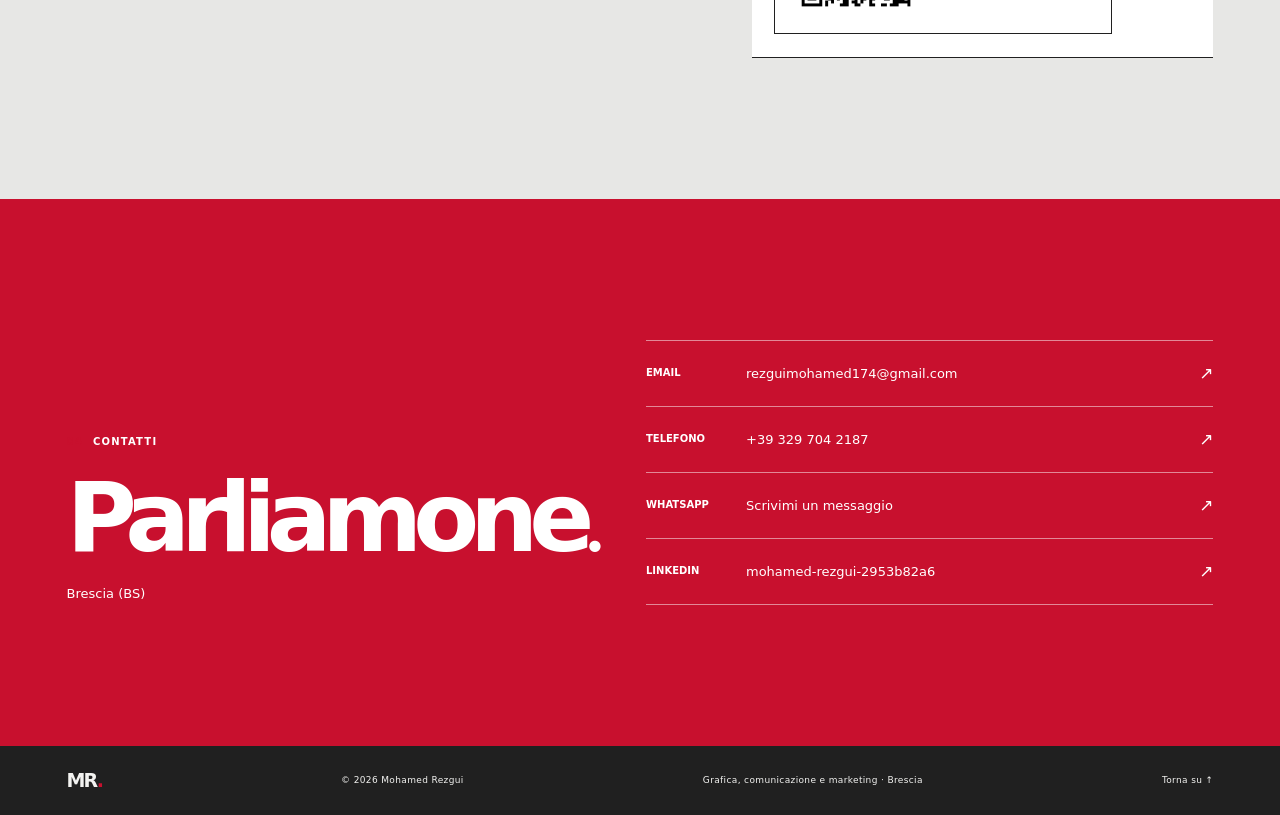
==== commit 455a3ce9: "Riduci le ripetizioni nei contenuti Co-authored-by: Copilot <223556219+Copilot@users.noreply.github." ====
--- a/docs/index.html
+++ b/docs/index.html
@@ -11,8 +11,8 @@
   <meta property="og:description" content="Portfolio di Mohamed Rezgui: grafica, comunicazione e marketing. Progetti, esperienze e contatti da Brescia.">
   <title>Mohamed Rezgui — Grafica, comunicazione e marketing</title>
   <link rel="icon" type="image/svg+xml" href="assets/favicon.svg">
-  <link rel="stylesheet" href="styles.css">
-  <script src="main.js" defer></script>
+  <link rel="stylesheet" href="styles.css?v=20261105-ripetizioni">
+  <script src="main.js?v=20261105-ux" defer></script>
 </head>
 <body>
   <a class="skip-link" href="#contenuto">Vai al contenuto</a>
@@ -76,7 +76,6 @@
           <div class="about-copy">
             <p>Mi sono diplomato nel 2024 come Tecnico Grafico al CFP Lonati, dove ho imparato a “sporcarmi le mani” con la suite Adobe. Facendo pratica ho capito presto che una bella grafica non basta se non c’è una strategia dietro. Per questo oggi studio Marketing e Comunicazione all’ITS Machina Lonati: voglio imparare a comunicare e vendere un’idea, non solo a disegnarla.</p>
             <p>La mia passione più grande è il design che “esce” dal monitor e diventa reale, come le grafiche per l’abbigliamento o il wrapping per veicoli. Penso al target e al messaggio che il brand deve lanciare, non solo all’estetica.</p>
-            <p>Cerco uno stage curriculare nell’ambito del mio percorso ITS in Digital Marketing &amp; Communication Manager, dove crescere nell’area marketing e contribuire con la mia autonomia operativa in ambito grafico.</p>
           </div>
           <div class="stats-grid" aria-label="Dati in sintesi">
             <div class="stat"><span class="stat-number">5</span><p>stage in comunicazione e design</p></div>
--- a/docs/styles.css
+++ b/docs/styles.css
@@ -1371,14 +1371,6 @@
   font-weight: 700;
 }
 
-.cv-summary {
-  max-width: 590px;
-  margin: 13px 0 0;
-  color: var(--muted);
-  font-size: 14px;
-  line-height: 1.75;
-}
-
 .cv-intro-links {
   display: flex;
   flex-wrap: wrap;
@@ -1441,29 +1433,12 @@
   text-transform: uppercase;
 }
 
-.cv-profile,
 .cv-experience,
 .cv-education,
 .cv-skills {
   padding-block: clamp(74px, 9vw, 126px);
 }
 
-.cv-profile {
-  background: var(--surface);
-}
-
-.cv-profile-grid {
-  display: grid;
-  grid-template-columns: minmax(150px, 0.38fr) minmax(0, 1fr);
-  gap: clamp(32px, 7vw, 95px);
-}
-
-.cv-profile-grid .eyebrow {
-  align-self: start;
-  margin-top: 8px;
-}
-
-.cv-profile-grid h2,
 .cv-section-head h2,
 .cv-education-grid h2,
 .cv-skills-grid h2 {
@@ -1474,7 +1449,6 @@
   line-height: 1;
 }
 
-.cv-profile-grid h2 span,
 .cv-section-head h2 span,
 .cv-education-grid h2 span,
 .cv-skills-grid h2 span {
@@ -1483,13 +1457,6 @@
   font-weight: 400;
   font-style: italic;
   letter-spacing: -0.035em;
-}
-
-.cv-profile-grid > div > p {
-  max-width: 780px;
-  margin: 25px 0 0;
-  font-size: 15px;
-  line-height: 1.8;
 }
 
 .cv-section-head {
@@ -1725,7 +1692,6 @@
     gap: 5px 16px;
   }
 
-  .cv-profile-grid,
   .cv-education-grid,
   .cv-skills-grid,
   .cv-contact-inner {
@@ -1733,11 +1699,6 @@
     gap: 25px;
   }
 
-  .cv-profile-grid .eyebrow {
-    margin-bottom: 0;
-  }
-
-  .cv-profile-grid h2,
   .cv-section-head h2,
   .cv-education-grid h2,
   .cv-skills-grid h2 {
@@ -1838,19 +1799,8 @@
 }
 
 .passion-list li {
-  display: grid;
-  grid-template-columns: 44px minmax(0, 1fr);
-  gap: 18px;
-  padding: 25px 0 30px;
+  padding: 19px 0 22px;
   border-bottom: 1px solid var(--line);
-}
-
-.passion-number {
-  padding-top: 5px;
-  color: var(--accent);
-  font-family: var(--serif);
-  font-size: 19px;
-  font-style: italic;
 }
 
 .passion-list h2 {
@@ -1858,33 +1808,19 @@
   font-size: clamp(21px, 2.4vw, 29px);
   letter-spacing: -0.05em;
   line-height: 1.15;
-}
-
-.passion-list p {
-  max-width: 470px;
-  margin: 11px 0 0;
-  color: var(--muted);
-  font-size: 13px;
-  line-height: 1.8;
 }
 
 .passion-next {
   display: flex;
   flex-wrap: wrap;
   align-items: center;
-  justify-content: space-between;
+  justify-content: flex-end;
   gap: 22px;
   margin-top: clamp(58px, 8vw, 100px);
   padding-block: 25px;
   border-top: 1px solid var(--ink);
 }
 
-.passion-next p {
-  max-width: 500px;
-  margin: 0;
-  font-size: 17px;
-}
-
 @media (max-width: 680px) {
   .passion-intro h1 {
     font-size: clamp(38px, 12vw, 65px);
